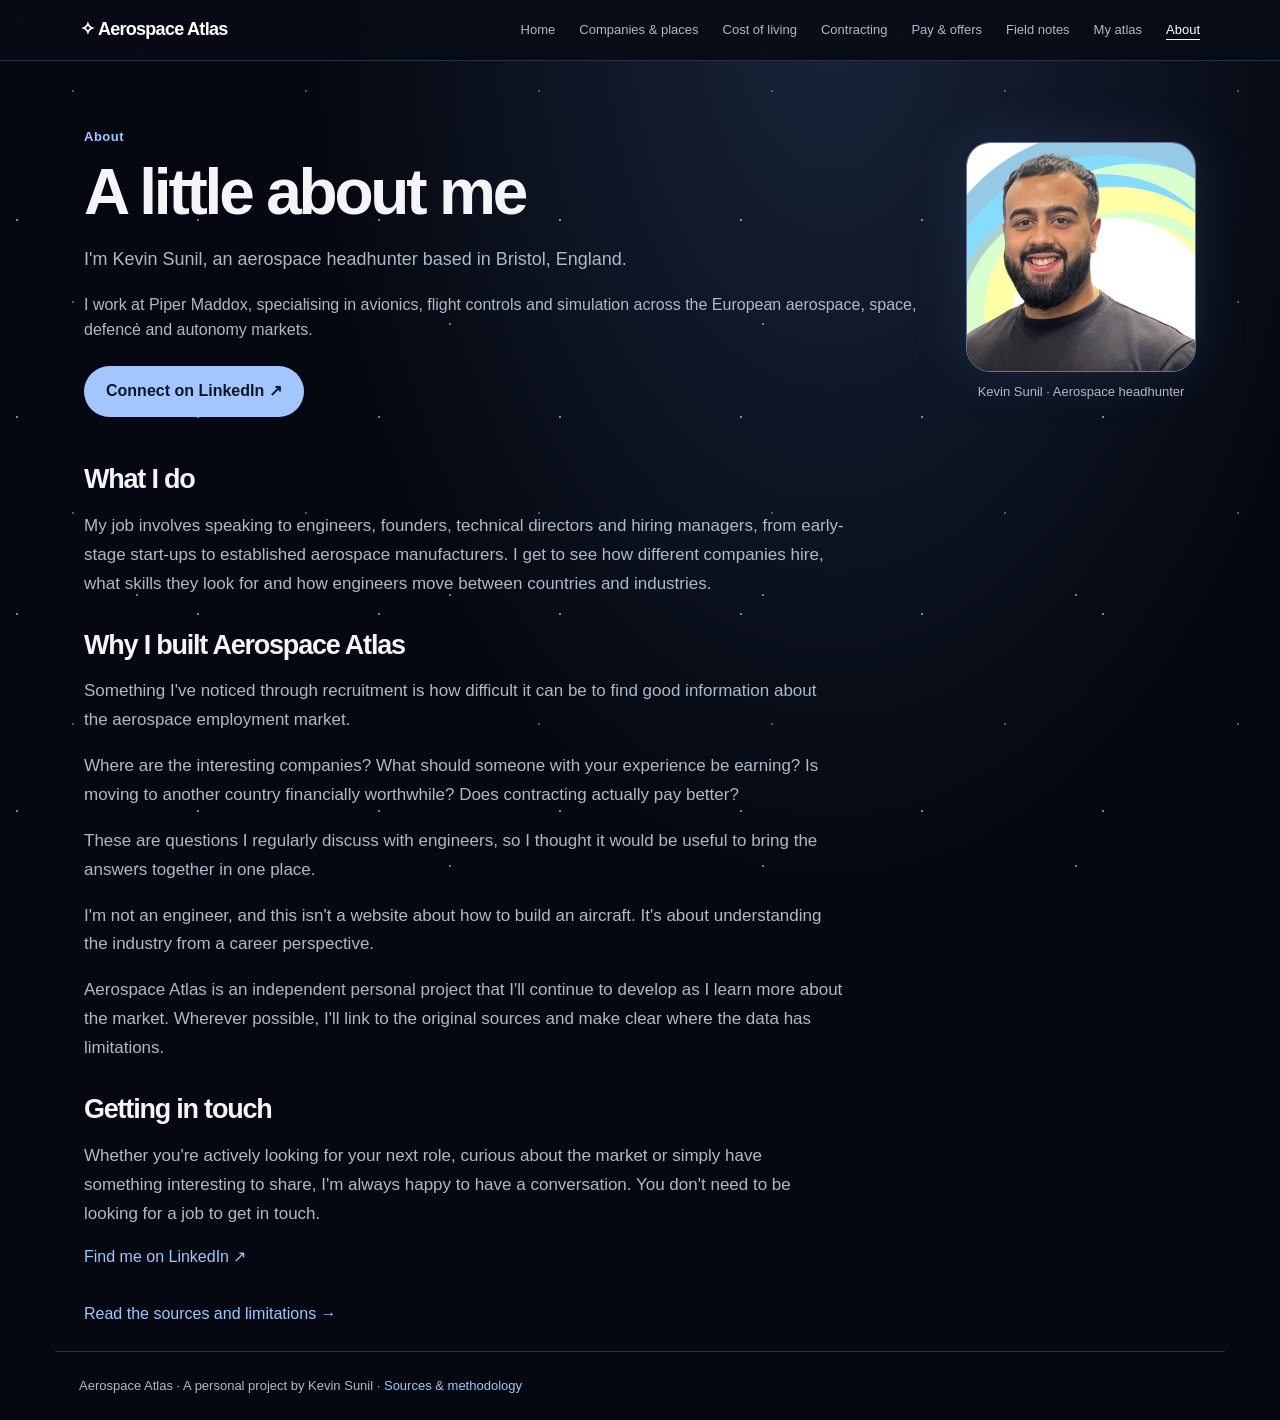
==== about.html @ 520e5d14 "Add files via upload" ====
<!doctype html><html lang="en"><head><meta charset="utf-8"><meta name="viewport" content="width=device-width,initial-scale=1"><title>About | Aerospace Atlas</title><link rel="stylesheet" href="style.css"><script>const clean=new URL(location.href);if(clean.searchParams.has("utm_source")){clean.searchParams.delete("utm_source");history.replaceState(null,"",clean.pathname+clean.search+clean.hash)}</script><style>.profile-intro{display:grid;grid-template-columns:minmax(0,1fr) 230px;gap:42px;align-items:center;margin:32px 0 48px}.profile-intro h1{margin:12px 0 18px}.profile-photo{margin:0;text-align:center}.profile-photo img{display:block;width:100%;height:auto;max-width:230px;max-height:none;aspect-ratio:1 / 1;object-fit:contain;object-position:center;margin:0 auto;border-radius:24px;border:1px solid #62769c;box-shadow:0 0 55px #799de025}.profile-photo figcaption{font-size:13px;color:var(--muted);margin-top:10px}.profile-links{display:flex;gap:16px;align-items:center;flex-wrap:wrap;margin-top:24px}.profile-copy{max-width:760px}.profile-copy .chapter{margin-bottom:32px}@media(max-width:650px){.profile-intro{grid-template-columns:1fr;gap:24px}.profile-photo{grid-row:1;width:150px;text-align:left}.profile-intro h1{font-size:42px}}</style></head><body><header><a class="brand" href="index.html">✧ Aerospace Atlas</a><nav><a href="index.html">Home</a><a href="companies.html">Companies & places</a><a href="relocation.html">Cost of living</a><a href="contracting.html">Contracting</a><a href="salaries.html">Pay & offers</a><a href="insights.html">Field notes</a><a href="personal.html">My atlas</a><a href="about.html" aria-current="page">About</a></nav></header><main><div class="profile-intro"><div><div class="eyebrow">About</div><h1>A little about me</h1><p class="intro">I'm Kevin Sunil, an aerospace headhunter based in Bristol, England.</p><p>I work at Piper Maddox, specialising in avionics, flight controls and simulation across the European aerospace, space, defence and autonomy markets.</p><div class="profile-links"><a class="primary" href="https://www.linkedin.com/in/kevin-sunil-26225a200/" target="_blank" rel="noopener noreferrer">Connect on LinkedIn ↗</a></div></div><figure class="profile-photo"><img src="kevin-sunil.jpg" width="400" height="400" alt="Portrait of Kevin Sunil"><figcaption>Kevin Sunil · Aerospace headhunter</figcaption></figure></div><div class="profile-copy"><div class="chapter"><h2>What I do</h2><p>My job involves speaking to engineers, founders, technical directors and hiring managers, from early-stage start-ups to established aerospace manufacturers. I get to see how different companies hire, what skills they look for and how engineers move between countries and industries.</p></div><div class="chapter"><h2>Why I built Aerospace Atlas</h2><p>Something I've noticed through recruitment is how difficult it can be to find good information about the aerospace employment market.</p><p>Where are the interesting companies? What should someone with your experience be earning? Is moving to another country financially worthwhile? Does contracting actually pay better?</p><p>These are questions I regularly discuss with engineers, so I thought it would be useful to bring the answers together in one place.</p><p>I'm not an engineer, and this isn't a website about how to build an aircraft. It's about understanding the industry from a career perspective.</p><p>Aerospace Atlas is an independent personal project that I'll continue to develop as I learn more about the market. Wherever possible, I'll link to the original sources and make clear where the data has limitations.</p></div><div class="chapter"><h2>Getting in touch</h2><p>Whether you're actively looking for your next role, curious about the market or simply have something interesting to share, I'm always happy to have a conversation. You don't need to be looking for a job to get in touch.</p><a href="https://www.linkedin.com/in/kevin-sunil-26225a200/" target="_blank" rel="noopener noreferrer">Find me on LinkedIn ↗</a></div><a href="sources.html">Read the sources and limitations →</a></div></main><footer>Aerospace Atlas · A personal project by Kevin Sunil · <a href="sources.html">Sources & methodology</a></footer></body></html>
---- style.css ----
:root{color-scheme:light;--bg:#f5f5f7;--panel:#fff;--line:#e3e3e8;--muted:#626267;--accent:#0066cc;--ink:#1d1d1f}*{box-sizing:border-box}html{scroll-behavior:smooth;scroll-padding-top:90px}body{margin:0;background:var(--bg);color:var(--ink);font:16px/1.55 -apple-system,BlinkMacSystemFont,"Segoe UI",Arial,sans-serif}header{position:sticky;top:0;z-index:10;background:#ffffffed;backdrop-filter:blur(18px);border-bottom:1px solid var(--line);display:flex;justify-content:space-between;align-items:center;gap:16px;padding:16px max(24px,calc((100vw - 1120px)/2));flex-wrap:wrap}main,footer{max-width:1170px;margin:auto;padding:24px}a{color:var(--accent);text-decoration:none}a:hover{text-decoration:underline}nav{display:flex;gap:24px;flex-wrap:wrap}nav a{font-size:13px;color:#424245}.brand{font-weight:700;font-size:18px;letter-spacing:-.04em}.hero{text-align:center;position:relative;overflow:hidden;background:radial-gradient(ellipse at 50% 105%,#c8e2fc 0,transparent 57%),linear-gradient(145deg,#fff,#edf2f9);border-radius:30px;padding:76px 24px 48px;margin:6px 0 24px}.hero h1{font-size:clamp(50px,8vw,96px);line-height:.98;letter-spacing:-.065em;margin:18px auto;max-width:900px}.hero p{font-size:clamp(17px,2.4vw,23px);max-width:680px;margin:24px auto;color:#515157;letter-spacing:-.02em}.hero>a{display:inline-block;background:#0071e3;color:white;padding:12px 25px;border-radius:99px;font-weight:600}.hero-art{display:block;width:min(560px,100%);height:auto;margin:24px auto -48px;opacity:.9}.eyebrow{color:#0066cc;font-size:13px;font-weight:650;letter-spacing:.04em}h2{font-size:clamp(30px,4vw,49px);letter-spacing:-.045em;line-height:1.1;margin:12px 0}h3{margin:0 0 14px;font-size:19px;letter-spacing:-.025em}p{color:var(--muted);max-width:850px}.grid{display:grid;grid-template-columns:repeat(auto-fit,minmax(min(270px,100%),1fr));gap:16px}.panel{background:var(--panel);border:1px solid #e9e9ed;border-radius:24px;padding:26px;box-shadow:0 6px 24px #1d1d1f05}section{padding:58px 0;border-bottom:1px solid var(--line)}label{display:block;color:#525257;font-size:13px;font-weight:600;margin:14px 0 6px}input,select{width:100%;background:#f5f5f7;border:1px solid #d2d2d7;color:var(--ink);border-radius:12px;padding:12px;font:inherit}input:focus,select:focus{outline:2px solid #0071e3;outline-offset:2px}.result{font-size:clamp(28px,3vw,40px);color:var(--ink);font-weight:650;letter-spacing:-.05em}.small{font-size:13px;color:var(--muted);letter-spacing:0}.bar{height:8px;background:#e8eef5;border-radius:8px;overflow:hidden;margin:12px 0 15px}.bar i{display:block;background:linear-gradient(90deg,#0071e3,#69b5ff);height:100%;border-radius:8px;transition:width .2s}table{width:100%;border-collapse:collapse;font-variant-numeric:tabular-nums}td,th{text-align:left;padding:11px 8px;border-bottom:1px solid var(--line)}td:last-child,th:last-child{text-align:right}details{margin-top:16px}summary{cursor:pointer;color:var(--accent)}button{background:#0071e3;color:white;border:0;border-radius:99px;padding:12px 18px;font-weight:650;cursor:pointer}.pill{display:inline-block;border:1px solid var(--line);border-radius:20px;padding:3px 9px;font-size:11px;color:var(--muted);font-weight:500;letter-spacing:0}footer{font-size:13px;color:var(--muted)}.quick{display:grid;grid-template-columns:repeat(3,1fr);gap:12px}.quick a{background:white;border-radius:20px;padding:22px;color:var(--ink);display:block;border:1px solid var(--line)}.quick strong{display:block;font-size:19px;letter-spacing:-.03em}.quick span{color:var(--muted);font-size:13px}.quick b{display:block;color:var(--accent);font-size:23px;margin-bottom:8px}@media(max-width:650px){main,footer{padding:14px}header{position:static;padding:14px}nav{gap:12px}.panel{padding:18px}.hero{padding:50px 16px 35px}.hero-art{margin-bottom:-35px}.quick{grid-template-columns:1fr}.quick a{padding:16px}section{padding:38px 0}}@media(prefers-reduced-motion:reduce){html{scroll-behavior:auto}.bar i{transition:none}}

.questions{grid-template-columns:repeat(2,1fr)}.questions a:hover,.city:hover{border-color:#a6c9ee;box-shadow:0 8px 28px #0071e30c}.headline{padding:28px;background:linear-gradient(120deg,#eaf3ff,#fff);border-radius:24px;margin:20px 0 14px}.headline strong{display:block;font-size:clamp(28px,5vw,48px);letter-spacing:-.05em;line-height:1.1}.headline p{margin:8px 0 0}.recommend{margin:20px 0;padding:20px;background:#f5f5f7;border-radius:16px}.city .country{color:#0066cc;font-size:13px}.city h3{font-size:26px;margin:4px 0}.city dl{font-size:14px}.city dt{color:var(--muted);margin-top:12px}.city dd{margin:0}.city button{margin-top:10px}.guide summary{font-weight:600}.guide li{margin:8px 0}.guide h3{font-size:22px}.guide .small{margin-bottom:8px}button:focus-visible,a:focus-visible,summary:focus-visible{outline:3px solid #0071e3;outline-offset:3px}@media(max-width:650px){.questions{grid-template-columns:1fr}.headline{padding:20px}}

:root{color-scheme:dark;--bg:#080b16;--panel:#111827;--line:#29334a;--muted:#acb8cd;--accent:#a4c6ff;--ink:#f0f3fb}body{background:radial-gradient(ellipse at 70% 0%,#21234b 0,transparent 42%),#080b16;min-height:100vh}body:before{content:'';position:fixed;inset:0;pointer-events:none;z-index:-1;background-image:radial-gradient(1px 1px at 17px 23px,#e1eaff 80%,transparent),radial-gradient(1px 1px at 73px 91px,#809bc2 80%,transparent),radial-gradient(1.4px 1.4px at 137px 53px,#c8d9ff 80%,transparent);background-size:181px 197px,233px 211px,313px 271px;opacity:.55}header{background:#080b16ed}nav a{color:var(--muted)}nav a[aria-current]{color:white;text-decoration:underline;text-underline-offset:5px}.brand{color:white}.hero{background:radial-gradient(ellipse at 50% 110%,#303d70,transparent 70%),linear-gradient(145deg,#101728bb,#17132cbb);text-align:left;padding:65px 35px;border:1px solid var(--line)}.hero h1{margin:18px 0;font-size:clamp(45px,7vw,78px)}.hero p{color:var(--muted);margin:20px 0}.eyebrow,.city .country{color:#a4c6ff}.panel,.quick a{background:#111827e8;border:1px solid var(--line);box-shadow:none}.headline,.recommend{background:linear-gradient(120deg,#202c48,#141b30);border:1px solid var(--line)}label{color:var(--muted)}input,select{background:#090f1e;border-color:#35405a}.bar{background:#303b51}section{padding:30px 0;border:0}h1{font-size:clamp(36px,6vw,64px);line-height:1.05;letter-spacing:-.05em}main{max-width:1100px}.intro{max-width:760px;font-size:18px}.chapter{max-width:760px;margin:30px 0 36px}.chapter h2{font-size:27px}.chapter p{font-size:17px}.quick a:hover,.city:hover{border-color:#8faae0;box-shadow:none}.quick a strong{font-size:23px}.quick a span{font-size:15px}.quick{grid-template-columns:repeat(2,1fr)}.primary{display:inline-block;background:#a4c6ff;color:#101827;padding:13px 22px;border-radius:99px;font-weight:700}button{background:#a4c6ff;color:#101827}.hero>a{background:#a4c6ff;color:#101827}.tag{font-size:12px;color:#a4c6ff}.city h3{margin-top:8px}.city p{margin:8px 0}.countryhead{margin:30px 0 10px;font-size:25px}.count{color:var(--muted);font-size:14px}.navcards{margin:24px 0}.notice{border-left:2px solid #a4c6ff;padding-left:15px;color:var(--muted)}@media(max-width:650px){.quick{grid-template-columns:1fr}.hero{padding:35px 20px}nav{gap:10px}nav a{font-size:12px}}
/* Archival editorial imagery, isolated from the About portrait and calculators. */

/* Quiet heritage imagery: decorative, never part of the main reading flow. */
.heritage-strip{max-width:700px;margin:64px auto 8px;padding:16px 24px 4px;display:flex;align-items:center;justify-content:center;gap:clamp(12px,3vw,36px);border:0;background:transparent;position:relative;z-index:1}
.heritage-item{display:block;position:relative;flex:1 1 0;max-width:190px;min-width:0;height:104px;color:var(--muted);text-decoration:none!important}
.heritage-item[hidden]{display:none!important}.heritage-item img{display:block;width:100%;height:100%;object-fit:contain;filter:grayscale(1);opacity:.24;mask-image:radial-gradient(ellipse at center,#000 32%,transparent 79%);transition:opacity .25s ease,mask-image .25s ease;}
.heritage-item span{position:absolute;bottom:-8px;left:0;right:0;text-align:center;font-size:10px;line-height:1.2;opacity:0;transition:opacity .2s ease;pointer-events:none}
.heritage-item:hover img,.heritage-item:focus-visible img{opacity:1;mask-image:none}.heritage-item:hover span,.heritage-item:focus-visible span{opacity:1}.heritage-item:focus-visible{outline:1px solid var(--accent);outline-offset:4px}
@media(max-width:550px){.heritage-strip{margin-top:40px;padding:8px 12px;gap:9px}.heritage-item{height:76px}.heritage-item span{font-size:9px}}
@media(prefers-reduced-motion:reduce){.heritage-item img,.heritage-item span{transition:none}}

/* Editorial layout: restrained dark palette, spacious tiles and clear hierarchy. */
:root{--bg:#050810;--panel:#101722;--line:#273244;--ink:#f5f5f7;--muted:#b0b8c7;--accent:#9fc8fa}
body{background:radial-gradient(ellipse at 65% 0%,#18243a 0,transparent 44%),var(--bg);isolation:isolate}
header{background:#080c15e8;backdrop-filter:blur(18px)}main{max-width:1160px}main:not(.home-main){padding-top:34px}.home-hero{text-align:center;padding:70px 28px 0;background:linear-gradient(180deg,#080c16,#0b1625);border-radius:26px;overflow:hidden}.home-hero h1{font-size:clamp(48px,8vw,88px);margin:16px auto;letter-spacing:-.06em}.home-hero p{margin:20px auto;max-width:660px;font-size:clamp(17px,2vw,20px);line-height:1.6;letter-spacing:0}.home-hero>a{background:#0071e3;color:#fff;position:relative;z-index:1}.orbit-art{display:block;width:min(100%,1000px);height:auto;margin:12px auto 0}.home-section-title{margin:40px 0 22px}.home-section-title h2{font-size:32px}.feature-grid{display:grid;grid-template-columns:repeat(2,minmax(0,1fr));gap:16px}.feature-tile{display:flex;flex-direction:column;align-items:center;justify-content:space-between;min-height:305px;text-align:center;background:radial-gradient(ellipse at 50% 100%,#1b3049,transparent 75%),#101722;border:1px solid #273244;border-radius:22px;overflow:hidden;color:var(--ink);padding:30px 20px 0;transition:border-color .2s,transform .2s}.feature-tile:hover{text-decoration:none;border-color:#6c94c3;transform:translateY(-2px)}.feature-wide{grid-column:1/-1;min-height:320px}.feature-copy h2{font-size:clamp(24px,3vw,36px);margin:0 0 12px;letter-spacing:-.04em}.feature-copy p{margin:0 auto 15px;max-width:480px;font-size:16px}.feature-copy span{color:var(--accent);font-size:15px}.feature-tile svg{width:min(100%,420px);height:auto;margin-top:22px}.feature-wide svg{width:min(100%,550px)}.home-note{margin:36px 0;font-size:15px}.intro,.chapter p{line-height:1.7}.panel{border-radius:20px}.headline strong{font-size:clamp(28px,5vw,54px)}footer{padding-top:24px;border-top:1px solid var(--line)}@media(max-width:650px){.home-hero{padding:44px 18px 0}.feature-grid{grid-template-columns:1fr}.feature-tile{min-height:270px}.feature-wide{grid-column:auto}.home-section-title{margin-top:30px}main:not(.home-main){padding-top:18px}}@media(prefers-reduced-motion:reduce){.feature-tile{transition:none}.feature-tile:hover{transform:none}}
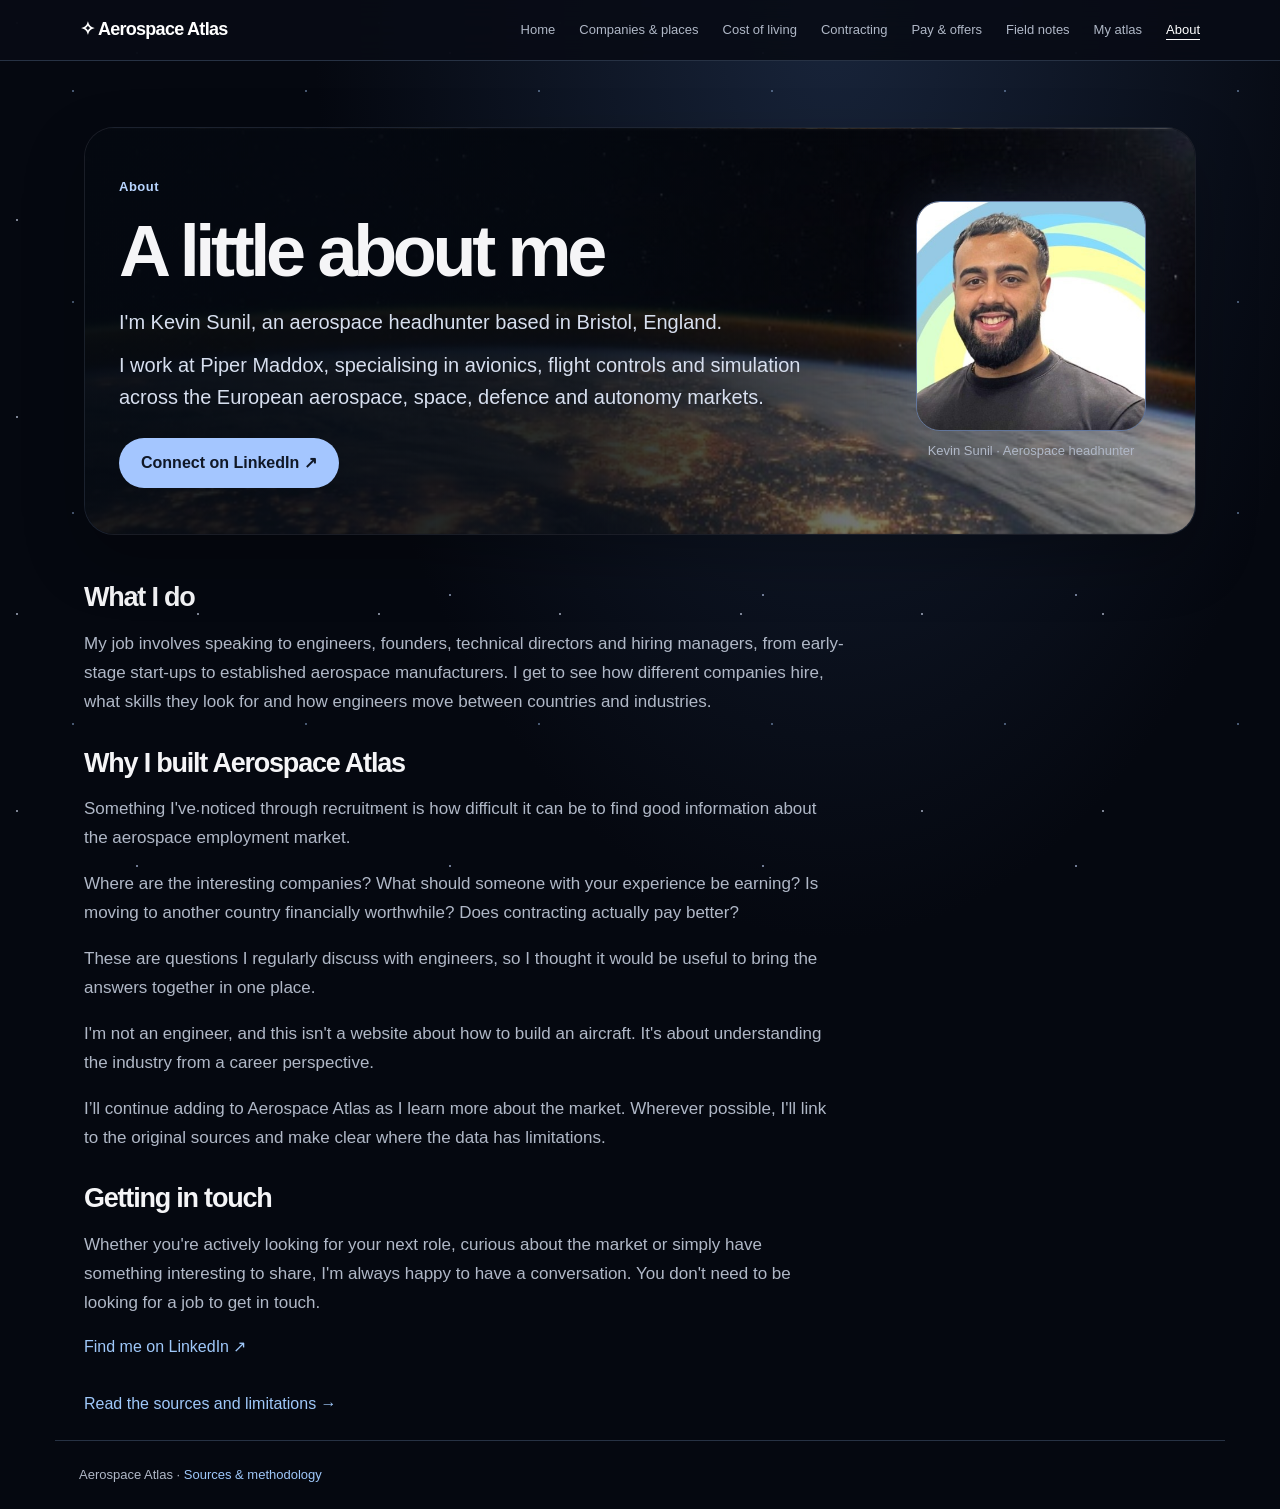
==== commit 57fc8b23: "Add files via upload" ====
--- a/about.html
+++ b/about.html
@@ -1 +1 @@
-<!doctype html><html lang="en"><head><meta charset="utf-8"><meta name="viewport" content="width=device-width,initial-scale=1"><title>About | Aerospace Atlas</title><link rel="stylesheet" href="style.css"><script>const clean=new URL(location.href);if(clean.searchParams.has("utm_source")){clean.searchParams.delete("utm_source");history.replaceState(null,"",clean.pathname+clean.search+clean.hash)}</script><style>.profile-intro{display:grid;grid-template-columns:minmax(0,1fr) 230px;gap:42px;align-items:center;margin:32px 0 48px}.profile-intro h1{margin:12px 0 18px}.profile-photo{margin:0;text-align:center}.profile-photo img{display:block;width:100%;height:auto;max-width:230px;max-height:none;aspect-ratio:1 / 1;object-fit:contain;object-position:center;margin:0 auto;border-radius:24px;border:1px solid #62769c;box-shadow:0 0 55px #799de025}.profile-photo figcaption{font-size:13px;color:var(--muted);margin-top:10px}.profile-links{display:flex;gap:16px;align-items:center;flex-wrap:wrap;margin-top:24px}.profile-copy{max-width:760px}.profile-copy .chapter{margin-bottom:32px}@media(max-width:650px){.profile-intro{grid-template-columns:1fr;gap:24px}.profile-photo{grid-row:1;width:150px;text-align:left}.profile-intro h1{font-size:42px}}</style></head><body><header><a class="brand" href="index.html">✧ Aerospace Atlas</a><nav><a href="index.html">Home</a><a href="companies.html">Companies & places</a><a href="relocation.html">Cost of living</a><a href="contracting.html">Contracting</a><a href="salaries.html">Pay & offers</a><a href="insights.html">Field notes</a><a href="personal.html">My atlas</a><a href="about.html" aria-current="page">About</a></nav></header><main><div class="profile-intro"><div><div class="eyebrow">About</div><h1>A little about me</h1><p class="intro">I'm Kevin Sunil, an aerospace headhunter based in Bristol, England.</p><p>I work at Piper Maddox, specialising in avionics, flight controls and simulation across the European aerospace, space, defence and autonomy markets.</p><div class="profile-links"><a class="primary" href="https://www.linkedin.com/in/kevin-sunil-26225a200/" target="_blank" rel="noopener noreferrer">Connect on LinkedIn ↗</a></div></div><figure class="profile-photo"><img src="kevin-sunil.jpg" width="400" height="400" alt="Portrait of Kevin Sunil"><figcaption>Kevin Sunil · Aerospace headhunter</figcaption></figure></div><div class="profile-copy"><div class="chapter"><h2>What I do</h2><p>My job involves speaking to engineers, founders, technical directors and hiring managers, from early-stage start-ups to established aerospace manufacturers. I get to see how different companies hire, what skills they look for and how engineers move between countries and industries.</p></div><div class="chapter"><h2>Why I built Aerospace Atlas</h2><p>Something I've noticed through recruitment is how difficult it can be to find good information about the aerospace employment market.</p><p>Where are the interesting companies? What should someone with your experience be earning? Is moving to another country financially worthwhile? Does contracting actually pay better?</p><p>These are questions I regularly discuss with engineers, so I thought it would be useful to bring the answers together in one place.</p><p>I'm not an engineer, and this isn't a website about how to build an aircraft. It's about understanding the industry from a career perspective.</p><p>Aerospace Atlas is an independent personal project that I'll continue to develop as I learn more about the market. Wherever possible, I'll link to the original sources and make clear where the data has limitations.</p></div><div class="chapter"><h2>Getting in touch</h2><p>Whether you're actively looking for your next role, curious about the market or simply have something interesting to share, I'm always happy to have a conversation. You don't need to be looking for a job to get in touch.</p><a href="https://www.linkedin.com/in/kevin-sunil-26225a200/" target="_blank" rel="noopener noreferrer">Find me on LinkedIn ↗</a></div><a href="sources.html">Read the sources and limitations →</a></div></main><footer>Aerospace Atlas · A personal project by Kevin Sunil · <a href="sources.html">Sources & methodology</a></footer></body></html>+<!doctype html><html lang="en"><head><meta charset="utf-8"><meta name="viewport" content="width=device-width,initial-scale=1"><title>About | Aerospace Atlas</title><link rel="stylesheet" href="style.css"><script>const clean=new URL(location.href);if(clean.searchParams.has("utm_source")){clean.searchParams.delete("utm_source");history.replaceState(null,"",clean.pathname+clean.search+clean.hash)}</script><style>.profile-intro{display:grid;grid-template-columns:minmax(0,1fr) 230px;gap:42px;align-items:center;margin:32px 0 48px}.profile-intro h1{margin:12px 0 18px}.profile-photo{margin:0;text-align:center}.profile-photo img{display:block;width:100%;height:auto;max-width:230px;max-height:none;aspect-ratio:1 / 1;object-fit:contain;object-position:center;margin:0 auto;border-radius:24px;border:1px solid #62769c;box-shadow:0 0 55px #799de025}.profile-photo figcaption{font-size:13px;color:var(--muted);margin-top:10px}.profile-links{display:flex;gap:16px;align-items:center;flex-wrap:wrap;margin-top:24px}.profile-copy{max-width:760px}.profile-copy .chapter{margin-bottom:32px}@media(max-width:650px){.profile-intro{grid-template-columns:1fr;gap:24px}.profile-photo{grid-row:1;width:150px;text-align:left}.profile-intro h1{font-size:42px}}</style></head><body class="page page-about"><header><a class="brand" href="index.html">✧ Aerospace Atlas</a><nav><a href="index.html">Home</a><a href="companies.html">Companies & places</a><a href="relocation.html">Cost of living</a><a href="contracting.html">Contracting</a><a href="salaries.html">Pay & offers</a><a href="insights.html">Field notes</a><a href="personal.html">My atlas</a><a href="about.html" aria-current="page">About</a></nav></header><main class="subpage-main"><section class="profile-intro page-hero page-hero-about"><div><div class="eyebrow">About</div><h1>A little about me</h1><p class="intro">I'm Kevin Sunil, an aerospace headhunter based in Bristol, England.</p><p>I work at Piper Maddox, specialising in avionics, flight controls and simulation across the European aerospace, space, defence and autonomy markets.</p><div class="profile-links"><a class="primary" href="https://www.linkedin.com/in/kevin-sunil-26225a200/" target="_blank" rel="noopener noreferrer">Connect on LinkedIn ↗</a></div></div><figure class="profile-photo"><img src="kevin-sunil.jpg" width="400" height="400" alt="Portrait of Kevin Sunil"><figcaption>Kevin Sunil · Aerospace headhunter</figcaption></figure></section><div class="profile-copy"><div class="chapter"><h2>What I do</h2><p>My job involves speaking to engineers, founders, technical directors and hiring managers, from early-stage start-ups to established aerospace manufacturers. I get to see how different companies hire, what skills they look for and how engineers move between countries and industries.</p></div><div class="chapter"><h2>Why I built Aerospace Atlas</h2><p>Something I've noticed through recruitment is how difficult it can be to find good information about the aerospace employment market.</p><p>Where are the interesting companies? What should someone with your experience be earning? Is moving to another country financially worthwhile? Does contracting actually pay better?</p><p>These are questions I regularly discuss with engineers, so I thought it would be useful to bring the answers together in one place.</p><p>I'm not an engineer, and this isn't a website about how to build an aircraft. It's about understanding the industry from a career perspective.</p><p>I’ll continue adding to Aerospace Atlas as I learn more about the market. Wherever possible, I'll link to the original sources and make clear where the data has limitations.</p></div><div class="chapter"><h2>Getting in touch</h2><p>Whether you're actively looking for your next role, curious about the market or simply have something interesting to share, I'm always happy to have a conversation. You don't need to be looking for a job to get in touch.</p><a href="https://www.linkedin.com/in/kevin-sunil-26225a200/" target="_blank" rel="noopener noreferrer">Find me on LinkedIn ↗</a></div><a href="sources.html">Read the sources and limitations →</a></div></main><footer>Aerospace Atlas · <a href="sources.html">Sources & methodology</a></footer></body></html>
--- a/style.css
+++ b/style.css
@@ -19,3 +19,47 @@
 :root{--bg:#050810;--panel:#101722;--line:#273244;--ink:#f5f5f7;--muted:#b0b8c7;--accent:#9fc8fa}
 body{background:radial-gradient(ellipse at 65% 0%,#18243a 0,transparent 44%),var(--bg);isolation:isolate}
 header{background:#080c15e8;backdrop-filter:blur(18px)}main{max-width:1160px}main:not(.home-main){padding-top:34px}.home-hero{text-align:center;padding:70px 28px 0;background:linear-gradient(180deg,#080c16,#0b1625);border-radius:26px;overflow:hidden}.home-hero h1{font-size:clamp(48px,8vw,88px);margin:16px auto;letter-spacing:-.06em}.home-hero p{margin:20px auto;max-width:660px;font-size:clamp(17px,2vw,20px);line-height:1.6;letter-spacing:0}.home-hero>a{background:#0071e3;color:#fff;position:relative;z-index:1}.orbit-art{display:block;width:min(100%,1000px);height:auto;margin:12px auto 0}.home-section-title{margin:40px 0 22px}.home-section-title h2{font-size:32px}.feature-grid{display:grid;grid-template-columns:repeat(2,minmax(0,1fr));gap:16px}.feature-tile{display:flex;flex-direction:column;align-items:center;justify-content:space-between;min-height:305px;text-align:center;background:radial-gradient(ellipse at 50% 100%,#1b3049,transparent 75%),#101722;border:1px solid #273244;border-radius:22px;overflow:hidden;color:var(--ink);padding:30px 20px 0;transition:border-color .2s,transform .2s}.feature-tile:hover{text-decoration:none;border-color:#6c94c3;transform:translateY(-2px)}.feature-wide{grid-column:1/-1;min-height:320px}.feature-copy h2{font-size:clamp(24px,3vw,36px);margin:0 0 12px;letter-spacing:-.04em}.feature-copy p{margin:0 auto 15px;max-width:480px;font-size:16px}.feature-copy span{color:var(--accent);font-size:15px}.feature-tile svg{width:min(100%,420px);height:auto;margin-top:22px}.feature-wide svg{width:min(100%,550px)}.home-note{margin:36px 0;font-size:15px}.intro,.chapter p{line-height:1.7}.panel{border-radius:20px}.headline strong{font-size:clamp(28px,5vw,54px)}footer{padding-top:24px;border-top:1px solid var(--line)}@media(max-width:650px){.home-hero{padding:44px 18px 0}.feature-grid{grid-template-columns:1fr}.feature-tile{min-height:270px}.feature-wide{grid-column:auto}.home-section-title{margin-top:30px}main:not(.home-main){padding-top:18px}}@media(prefers-reduced-motion:reduce){.feature-tile{transition:none}.feature-tile:hover{transform:none}}
+
+
+/* v9 cinematic homepage hero */
+.home-main{max-width:1160px}
+.home-hero{padding:42px 22px 0;background:linear-gradient(180deg,#070b14 0%,#08111d 58%,#0b1525 100%);overflow:hidden}
+.home-hero .hero-copy{max-width:760px;margin:0 auto;padding:12px 0 24px}
+.home-hero h1{font-size:clamp(48px,8vw,88px);margin:10px auto 14px;letter-spacing:-.06em}
+.home-hero p{margin:0 auto 22px;max-width:660px;font-size:clamp(17px,2vw,20px);line-height:1.6;color:var(--muted)}
+.home-hero>a,.home-hero .hero-copy>a{background:#0071e3;color:#fff;display:inline-block;padding:12px 22px;border-radius:999px;font-weight:650}
+.home-hero .hero-photo-wrap{margin:28px auto 0;max-width:980px;border-radius:28px 28px 0 0;overflow:hidden;position:relative;box-shadow:0 20px 60px rgba(0,0,0,.28)}
+.home-hero .hero-photo-wrap:before{content:"";position:absolute;inset:0;background:linear-gradient(180deg,rgba(3,8,18,.04) 0%, rgba(3,8,18,0) 24%, rgba(3,8,18,.14) 100%);pointer-events:none}
+.home-hero .hero-photo{display:block;width:100%;height:auto;min-height:220px;object-fit:cover;object-position:center center}
+@media(max-width:650px){
+  .home-hero{padding:34px 14px 0}
+  .home-hero .hero-copy{padding-bottom:20px}
+  .home-hero .hero-photo-wrap{margin-top:22px;border-radius:22px 22px 0 0}
+}
+
+
+/* v10 full-site cinematic layout */
+.subpage-main{max-width:1160px;padding-top:22px}
+.page-hero{position:relative;overflow:hidden;border-radius:30px;padding:46px 34px;min-height:250px;margin:6px 0 30px;border:1px solid rgba(255,255,255,.08);background:linear-gradient(180deg,rgba(7,11,20,.88),rgba(10,18,33,.78));box-shadow:0 24px 60px rgba(0,0,0,.26)}
+.page-hero::before{content:"";position:absolute;inset:0;background-image:linear-gradient(90deg,rgba(5,10,18,.92) 0%,rgba(5,10,18,.82) 42%,rgba(5,10,18,.44) 68%,rgba(5,10,18,.22) 100%), url('hero-earth.jpg');background-size:cover;background-position:center center;opacity:.98}
+.page-hero > *{position:relative;z-index:1}
+.page-hero .eyebrow{display:inline-block;margin-bottom:6px;color:#b8d5ff}
+.page-hero h1{max-width:780px;margin:8px 0 14px;font-size:clamp(42px,6vw,72px);line-height:1.02;letter-spacing:-.06em}
+.page-hero .intro,.page-hero p:not(.small){max-width:720px;margin:0;font-size:clamp(17px,1.8vw,20px);line-height:1.62;color:#d7dfef}
+.page-hero .panel{position:relative;z-index:2;margin-top:24px;background:rgba(16,23,34,.72);backdrop-filter:blur(16px)}
+.page-hero.page-hero-companies::before{background-position:center 58%}
+.page-hero.page-hero-relocation::before{background-position:center 62%;filter:saturate(1.05)}
+.page-hero.page-hero-contracting::before{background-position:center 50%;filter:contrast(1.06) saturate(.95)}
+.page-hero.page-hero-salaries::before{background-position:center 48%;filter:saturate(1.1)}
+.page-hero.page-hero-insights::before{background-position:center 40%;filter:brightness(.92)}
+.page-hero.page-hero-personal::before{background-position:center 44%;opacity:.92}
+.page-hero.page-hero-sources::before{background-position:center 35%;opacity:.9}
+.profile-intro.page-hero{display:grid;grid-template-columns:minmax(0,1.2fr) 260px;gap:30px;align-items:center}
+.profile-intro.page-hero::before{background-image:linear-gradient(90deg,rgba(5,10,18,.92) 0%,rgba(5,10,18,.86) 44%,rgba(5,10,18,.52) 72%,rgba(5,10,18,.18) 100%), url('hero-earth.jpg');background-position:center 52%}
+.profile-intro.page-hero .intro{margin-bottom:10px}
+.profile-photo{position:relative;z-index:1;margin:0;text-align:center}
+.profile-photo img{width:100%;max-width:240px;height:auto;aspect-ratio:1/1;object-fit:cover;border-radius:28px;border:1px solid rgba(255,255,255,.12);box-shadow:0 18px 38px rgba(0,0,0,.28)}
+.profile-photo figcaption{margin-top:10px;color:var(--muted);font-size:14px}
+.chapter{max-width:840px}
+@media(max-width:900px){.profile-intro.page-hero{grid-template-columns:1fr}.profile-photo{justify-self:start}}
+@media(max-width:650px){.page-hero{padding:28px 18px;min-height:220px;margin-bottom:22px;border-radius:24px}.page-hero h1{font-size:clamp(34px,10vw,52px)}.page-hero .intro,.page-hero p:not(.small){font-size:16px}.subpage-main{padding-top:14px}}
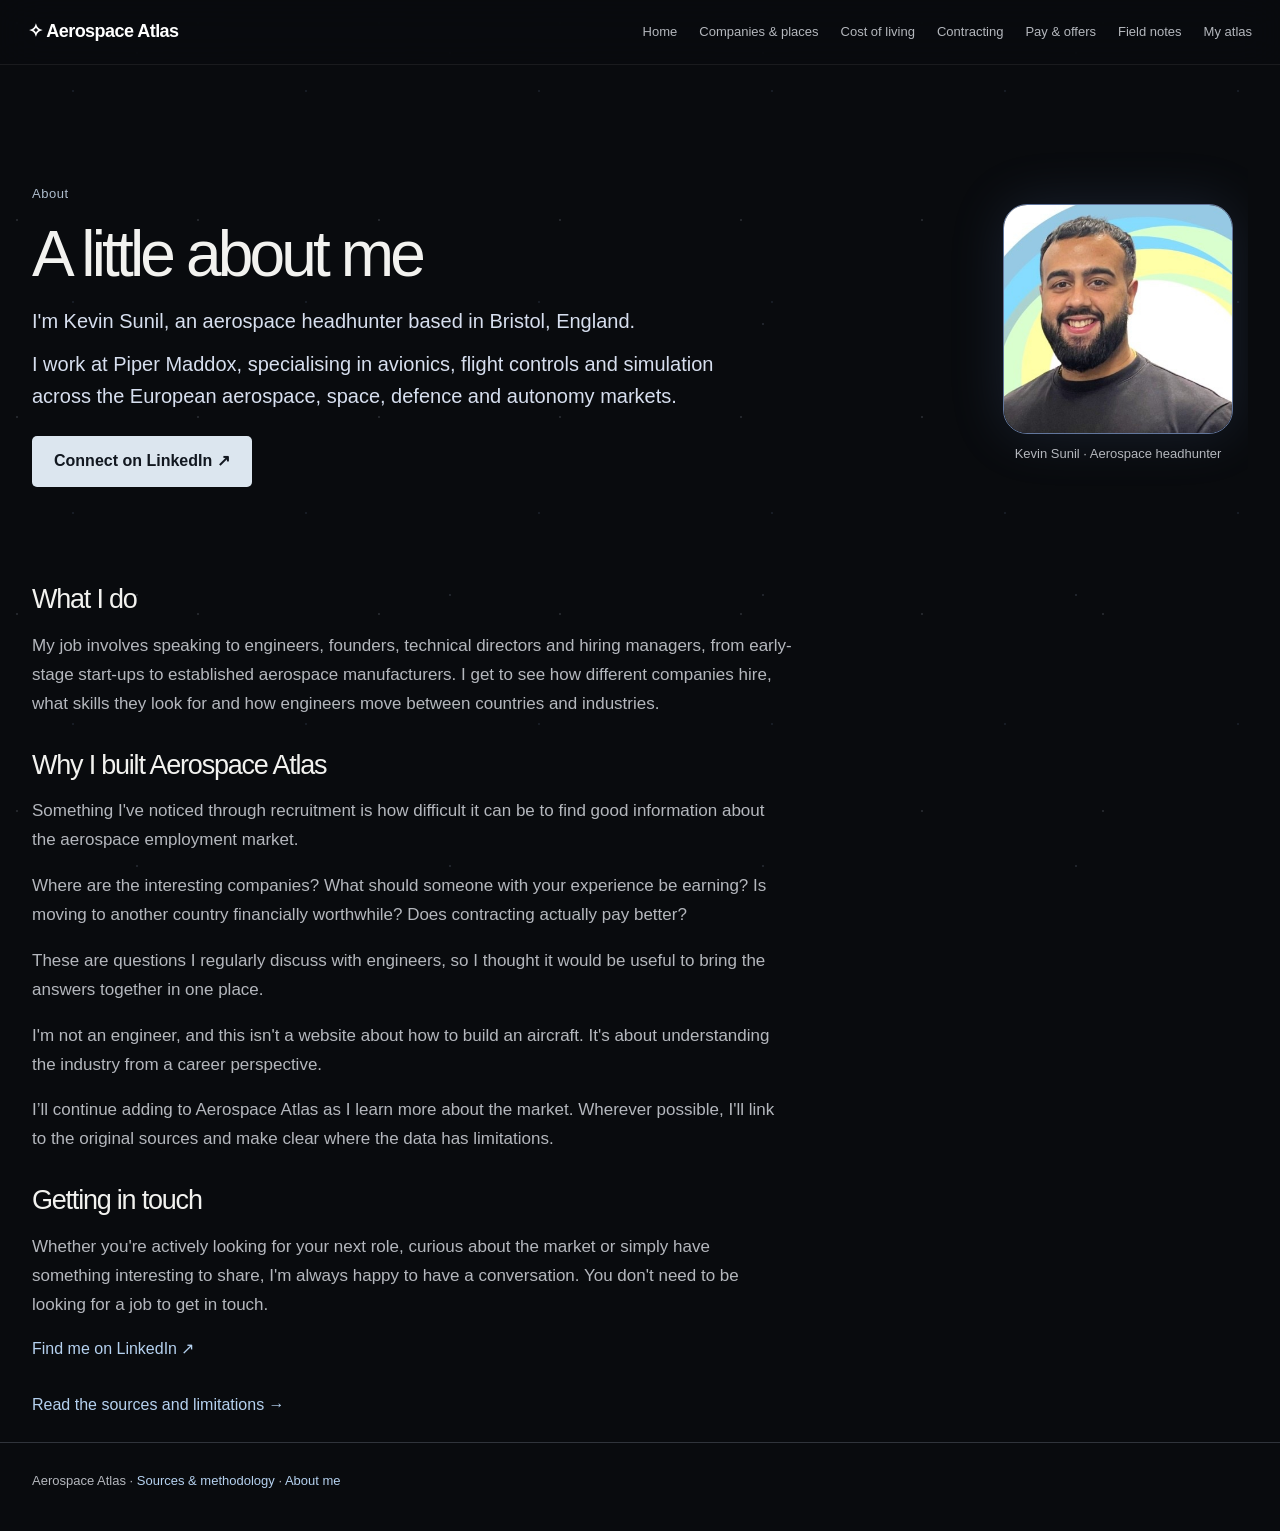
==== commit 233e72b5: "Add files via upload" ====
--- a/about.html
+++ b/about.html
@@ -1 +1,2 @@
-<!doctype html><html lang="en"><head><meta charset="utf-8"><meta name="viewport" content="width=device-width,initial-scale=1"><title>About | Aerospace Atlas</title><link rel="stylesheet" href="style.css"><script>const clean=new URL(location.href);if(clean.searchParams.has("utm_source")){clean.searchParams.delete("utm_source");history.replaceState(null,"",clean.pathname+clean.search+clean.hash)}</script><style>.profile-intro{display:grid;grid-template-columns:minmax(0,1fr) 230px;gap:42px;align-items:center;margin:32px 0 48px}.profile-intro h1{margin:12px 0 18px}.profile-photo{margin:0;text-align:center}.profile-photo img{display:block;width:100%;height:auto;max-width:230px;max-height:none;aspect-ratio:1 / 1;object-fit:contain;object-position:center;margin:0 auto;border-radius:24px;border:1px solid #62769c;box-shadow:0 0 55px #799de025}.profile-photo figcaption{font-size:13px;color:var(--muted);margin-top:10px}.profile-links{display:flex;gap:16px;align-items:center;flex-wrap:wrap;margin-top:24px}.profile-copy{max-width:760px}.profile-copy .chapter{margin-bottom:32px}@media(max-width:650px){.profile-intro{grid-template-columns:1fr;gap:24px}.profile-photo{grid-row:1;width:150px;text-align:left}.profile-intro h1{font-size:42px}}</style></head><body class="page page-about"><header><a class="brand" href="index.html">✧ Aerospace Atlas</a><nav><a href="index.html">Home</a><a href="companies.html">Companies & places</a><a href="relocation.html">Cost of living</a><a href="contracting.html">Contracting</a><a href="salaries.html">Pay & offers</a><a href="insights.html">Field notes</a><a href="personal.html">My atlas</a><a href="about.html" aria-current="page">About</a></nav></header><main class="subpage-main"><section class="profile-intro page-hero page-hero-about"><div><div class="eyebrow">About</div><h1>A little about me</h1><p class="intro">I'm Kevin Sunil, an aerospace headhunter based in Bristol, England.</p><p>I work at Piper Maddox, specialising in avionics, flight controls and simulation across the European aerospace, space, defence and autonomy markets.</p><div class="profile-links"><a class="primary" href="https://www.linkedin.com/in/kevin-sunil-26225a200/" target="_blank" rel="noopener noreferrer">Connect on LinkedIn ↗</a></div></div><figure class="profile-photo"><img src="kevin-sunil.jpg" width="400" height="400" alt="Portrait of Kevin Sunil"><figcaption>Kevin Sunil · Aerospace headhunter</figcaption></figure></section><div class="profile-copy"><div class="chapter"><h2>What I do</h2><p>My job involves speaking to engineers, founders, technical directors and hiring managers, from early-stage start-ups to established aerospace manufacturers. I get to see how different companies hire, what skills they look for and how engineers move between countries and industries.</p></div><div class="chapter"><h2>Why I built Aerospace Atlas</h2><p>Something I've noticed through recruitment is how difficult it can be to find good information about the aerospace employment market.</p><p>Where are the interesting companies? What should someone with your experience be earning? Is moving to another country financially worthwhile? Does contracting actually pay better?</p><p>These are questions I regularly discuss with engineers, so I thought it would be useful to bring the answers together in one place.</p><p>I'm not an engineer, and this isn't a website about how to build an aircraft. It's about understanding the industry from a career perspective.</p><p>I’ll continue adding to Aerospace Atlas as I learn more about the market. Wherever possible, I'll link to the original sources and make clear where the data has limitations.</p></div><div class="chapter"><h2>Getting in touch</h2><p>Whether you're actively looking for your next role, curious about the market or simply have something interesting to share, I'm always happy to have a conversation. You don't need to be looking for a job to get in touch.</p><a href="https://www.linkedin.com/in/kevin-sunil-26225a200/" target="_blank" rel="noopener noreferrer">Find me on LinkedIn ↗</a></div><a href="sources.html">Read the sources and limitations →</a></div></main><footer>Aerospace Atlas · <a href="sources.html">Sources & methodology</a></footer></body></html>+<!DOCTYPE html>
+<html lang="en"><head><meta charset="utf-8"/><meta content="width=device-width,initial-scale=1" name="viewport"/><title>About | Aerospace Atlas</title><link href="style.css" rel="stylesheet"/><script>const clean=new URL(location.href);if(clean.searchParams.has("utm_source")){clean.searchParams.delete("utm_source");history.replaceState(null,"",clean.pathname+clean.search+clean.hash)}</script><style>.profile-intro{display:grid;grid-template-columns:minmax(0,1fr) 230px;gap:42px;align-items:center;margin:32px 0 48px}.profile-intro h1{margin:12px 0 18px}.profile-photo{margin:0;text-align:center}.profile-photo img{display:block;width:100%;height:auto;max-width:230px;max-height:none;aspect-ratio:1 / 1;object-fit:contain;object-position:center;margin:0 auto;border-radius:24px;border:1px solid #62769c;box-shadow:0 0 55px #799de025}.profile-photo figcaption{font-size:13px;color:var(--muted);margin-top:10px}.profile-links{display:flex;gap:16px;align-items:center;flex-wrap:wrap;margin-top:24px}.profile-copy{max-width:760px}.profile-copy .chapter{margin-bottom:32px}@media(max-width:650px){.profile-intro{grid-template-columns:1fr;gap:24px}.profile-photo{grid-row:1;width:150px;text-align:left}.profile-intro h1{font-size:42px}}</style></head><body class="page page-about"><header><a class="brand" href="index.html">✧ Aerospace Atlas</a><nav aria-label="Main navigation"><a href="index.html">Home</a><a href="companies.html">Companies &amp; places</a><a href="relocation.html">Cost of living</a><a href="contracting.html">Contracting</a><a href="salaries.html">Pay &amp; offers</a><a href="insights.html">Field notes</a><a href="personal.html">My atlas</a></nav></header><main class="subpage-main"><section class="profile-intro page-hero page-hero-about"><div><div class="eyebrow">About</div><h1>A little about me</h1><p class="intro">I'm Kevin Sunil, an aerospace headhunter based in Bristol, England.</p><p>I work at Piper Maddox, specialising in avionics, flight controls and simulation across the European aerospace, space, defence and autonomy markets.</p><div class="profile-links"><a class="primary" href="https://www.linkedin.com/in/kevin-sunil-26225a200/" rel="noopener noreferrer" target="_blank">Connect on LinkedIn ↗</a></div></div><figure class="profile-photo"><img alt="Portrait of Kevin Sunil" height="400" src="kevin-sunil.jpg" width="400"/><figcaption>Kevin Sunil · Aerospace headhunter</figcaption></figure></section><div class="profile-copy"><div class="chapter"><h2>What I do</h2><p>My job involves speaking to engineers, founders, technical directors and hiring managers, from early-stage start-ups to established aerospace manufacturers. I get to see how different companies hire, what skills they look for and how engineers move between countries and industries.</p></div><div class="chapter"><h2>Why I built Aerospace Atlas</h2><p>Something I've noticed through recruitment is how difficult it can be to find good information about the aerospace employment market.</p><p>Where are the interesting companies? What should someone with your experience be earning? Is moving to another country financially worthwhile? Does contracting actually pay better?</p><p>These are questions I regularly discuss with engineers, so I thought it would be useful to bring the answers together in one place.</p><p>I'm not an engineer, and this isn't a website about how to build an aircraft. It's about understanding the industry from a career perspective.</p><p>I’ll continue adding to Aerospace Atlas as I learn more about the market. Wherever possible, I'll link to the original sources and make clear where the data has limitations.</p></div><div class="chapter"><h2>Getting in touch</h2><p>Whether you're actively looking for your next role, curious about the market or simply have something interesting to share, I'm always happy to have a conversation. You don't need to be looking for a job to get in touch.</p><a href="https://www.linkedin.com/in/kevin-sunil-26225a200/" rel="noopener noreferrer" target="_blank">Find me on LinkedIn ↗</a></div><a href="sources.html">Read the sources and limitations →</a></div></main><footer>Aerospace Atlas · <a href="sources.html">Sources &amp; methodology</a> · <a href="about.html">About me</a></footer></body></html>
--- a/style.css
+++ b/style.css
@@ -63,3 +63,7 @@
 .chapter{max-width:840px}
 @media(max-width:900px){.profile-intro.page-hero{grid-template-columns:1fr}.profile-photo{justify-self:start}}
 @media(max-width:650px){.page-hero{padding:28px 18px;min-height:220px;margin-bottom:22px;border-radius:24px}.page-hero h1{font-size:clamp(34px,10vw,52px)}.page-hero .intro,.page-hero p:not(.small){font-size:16px}.subpage-main{padding-top:14px}}
+
+/* Editorial redesign: photography, open layouts, and restrained navigation */
+:root{--bg:#090b0e;--panel:#14171b;--line:#30343b;--ink:#f2f2ef;--muted:#b4b7bd;--accent:#b5d1ef}
+body{background:var(--bg);font-family:-apple-system,BlinkMacSystemFont,"Segoe UI",Arial,sans-serif;isolation:isolate}body:before{opacity:.12}header{padding:18px max(28px,calc((100vw - 1280px)/2));background:#090b0edb;border-bottom:1px solid #ffffff12;backdrop-filter:blur(20px)}.brand{font-weight:600;letter-spacing:-.03em}nav{gap:22px}nav a{font-size:13px}h1,h2,h3,.result,.headline strong{font-weight:500;letter-spacing:-.045em}.home-main{max-width:none;padding:0;margin:0}.home-hero{border:0;border-radius:0;margin:0;min-height:clamp(530px,78vh,850px);padding:0;display:flex;align-items:flex-start;text-align:left;background:radial-gradient(ellipse at 75% 100%,#263b50,#090b0e 65%);position:relative;isolation:isolate}.cover-photo{position:absolute;inset:0;width:100%;height:100%;object-fit:cover;object-position:center 55%;z-index:-2}.home-hero:after{content:"";position:absolute;inset:0;z-index:-1;background:linear-gradient(90deg,#090b0eee 0%,#090b0e9c 42%,transparent 85%),linear-gradient(0deg,#090b0e 0%,transparent 28%)}.cover-copy{width:min(1280px,100%);margin:0 auto;padding:clamp(80px,15vh,180px) 32px 100px}.home-hero h1{font-weight:500;font-size:clamp(52px,8vw,112px);margin:0 0 22px;letter-spacing:-.06em}.home-hero p{max-width:510px;color:#e0e3e9;margin:0 0 32px;font-size:clamp(17px,2vw,22px);line-height:1.5}.editorial-link{display:inline-flex;align-items:center;gap:20px;border-bottom:1px solid #c4d1df;padding:0 0 9px;color:#fff;font-size:15px}.editorial-link span{font-size:20px}.photo-credit{position:absolute;right:28px;bottom:16px;color:#a9aeb6;font-size:11px}.home-section-title,.feature-grid,.home-note{width:min(1280px,calc(100% - 64px));margin-left:auto;margin-right:auto}.home-section-title{margin-top:64px;margin-bottom:28px}.home-section-title h2{font-size:clamp(28px,4vw,44px)}.feature-grid{gap:16px;grid-template-columns:repeat(2,minmax(0,1fr))}.feature-tile{position:relative;isolation:isolate;align-items:flex-start;justify-content:flex-end;text-align:left;min-height:360px;border-radius:0;border:0;background:#151c25;padding:34px;overflow:hidden;transition:none}.feature-tile:after{content:"";position:absolute;inset:0;z-index:-1;background:linear-gradient(0deg,#090b0ef5 0%,#090b0e88 38%,#090b0e10 90%)}.tile-photo{position:absolute;inset:0;width:100%;height:100%;object-fit:cover;z-index:-2;filter:saturate(.7);transition:transform .6s ease}.feature-tile:hover{transform:none}.feature-tile:hover .tile-photo{transform:scale(1.035)}.feature-wide{min-height:490px}.feature-copy{max-width:520px}.feature-copy h2{font-size:clamp(28px,3.2vw,46px);font-weight:500}.feature-copy p{margin:0 0 15px;color:#d5d8de}.feature-tile[href="about.html"] .tile-photo{object-fit:contain;object-position:right center;width:55%;left:auto}.feature-tile[href="about.html"]:after{background:linear-gradient(90deg,#090b0e 0%,#090b0edb 46%,transparent 100%)}.subpage-main{max-width:1280px;padding:24px 32px}.page-hero{min-height:290px;border:0;border-radius:0;box-shadow:none;padding:50px 30px;margin:0 0 34px;background:#10151b;isolation:isolate;display:flex;flex-direction:column;justify-content:center;align-items:flex-start}.page-hero::before,.profile-intro.page-hero::before{display:none}.subpage-photo{position:absolute!important;inset:0;width:100%;height:100%;object-fit:cover;z-index:-2!important;filter:saturate(.65);object-position:center 45%}.page-hero:after{content:"";position:absolute;inset:0;z-index:-1;background:linear-gradient(90deg,#090b0ef5,#090b0ec7 45%,#090b0e25 100%)}.page-hero h1{font-size:clamp(36px,5vw,65px);font-weight:500}.page-hero .intro{max-width:650px;color:#d5d8df}.page-hero .eyebrow{font-weight:500;color:#aebdcd}.page-hero-about{background:transparent!important;padding-left:0;padding-right:0}.page-hero-about:after{display:none}.profile-intro.page-hero{display:grid;grid-template-columns:minmax(0,1fr) 260px}.profile-photo img{aspect-ratio:1;object-fit:contain;height:auto;width:100%;max-width:240px;border-radius:4px}.profile-copy{max-width:800px}.panel,.headline,.recommend{background:#14171b;border:1px solid #30343b;border-radius:10px;box-shadow:none}.headline{background:#121921}.chapter p,.intro{line-height:1.7}.primary,button,.hero>a{background:#dce6ef;color:#121820;border-radius:5px}input,select{background:#0c1015;border-color:#41464e;border-radius:6px}.heritage-strip{margin-top:80px}.heritage-item img{opacity:.20}footer{max-width:1280px;padding:28px 32px 40px}img[hidden]{display:none!important}@media(max-width:700px){header{padding:14px 18px;position:sticky}nav{gap:11px}.cover-copy{padding:76px 22px 100px}.home-hero{min-height:560px}.cover-photo{object-position:64% center}.home-hero:after{background:linear-gradient(180deg,#090b0ecc 0%,#090b0e77 48%,#090b0e 100%)}.home-section-title,.feature-grid,.home-note{width:calc(100% - 32px)}.feature-grid{grid-template-columns:1fr}.feature-tile,.feature-wide{min-height:310px;padding:24px}.subpage-main{padding:18px 16px}.page-hero{padding:28px 18px;min-height:250px}.profile-intro.page-hero{grid-template-columns:1fr}.page-hero-about{padding:18px 0}.photo-credit{right:16px}.feature-tile[href="about.html"] .tile-photo{opacity:.65}}@media(prefers-reduced-motion:reduce){.tile-photo{transition:none}.feature-tile:hover .tile-photo{transform:none}}
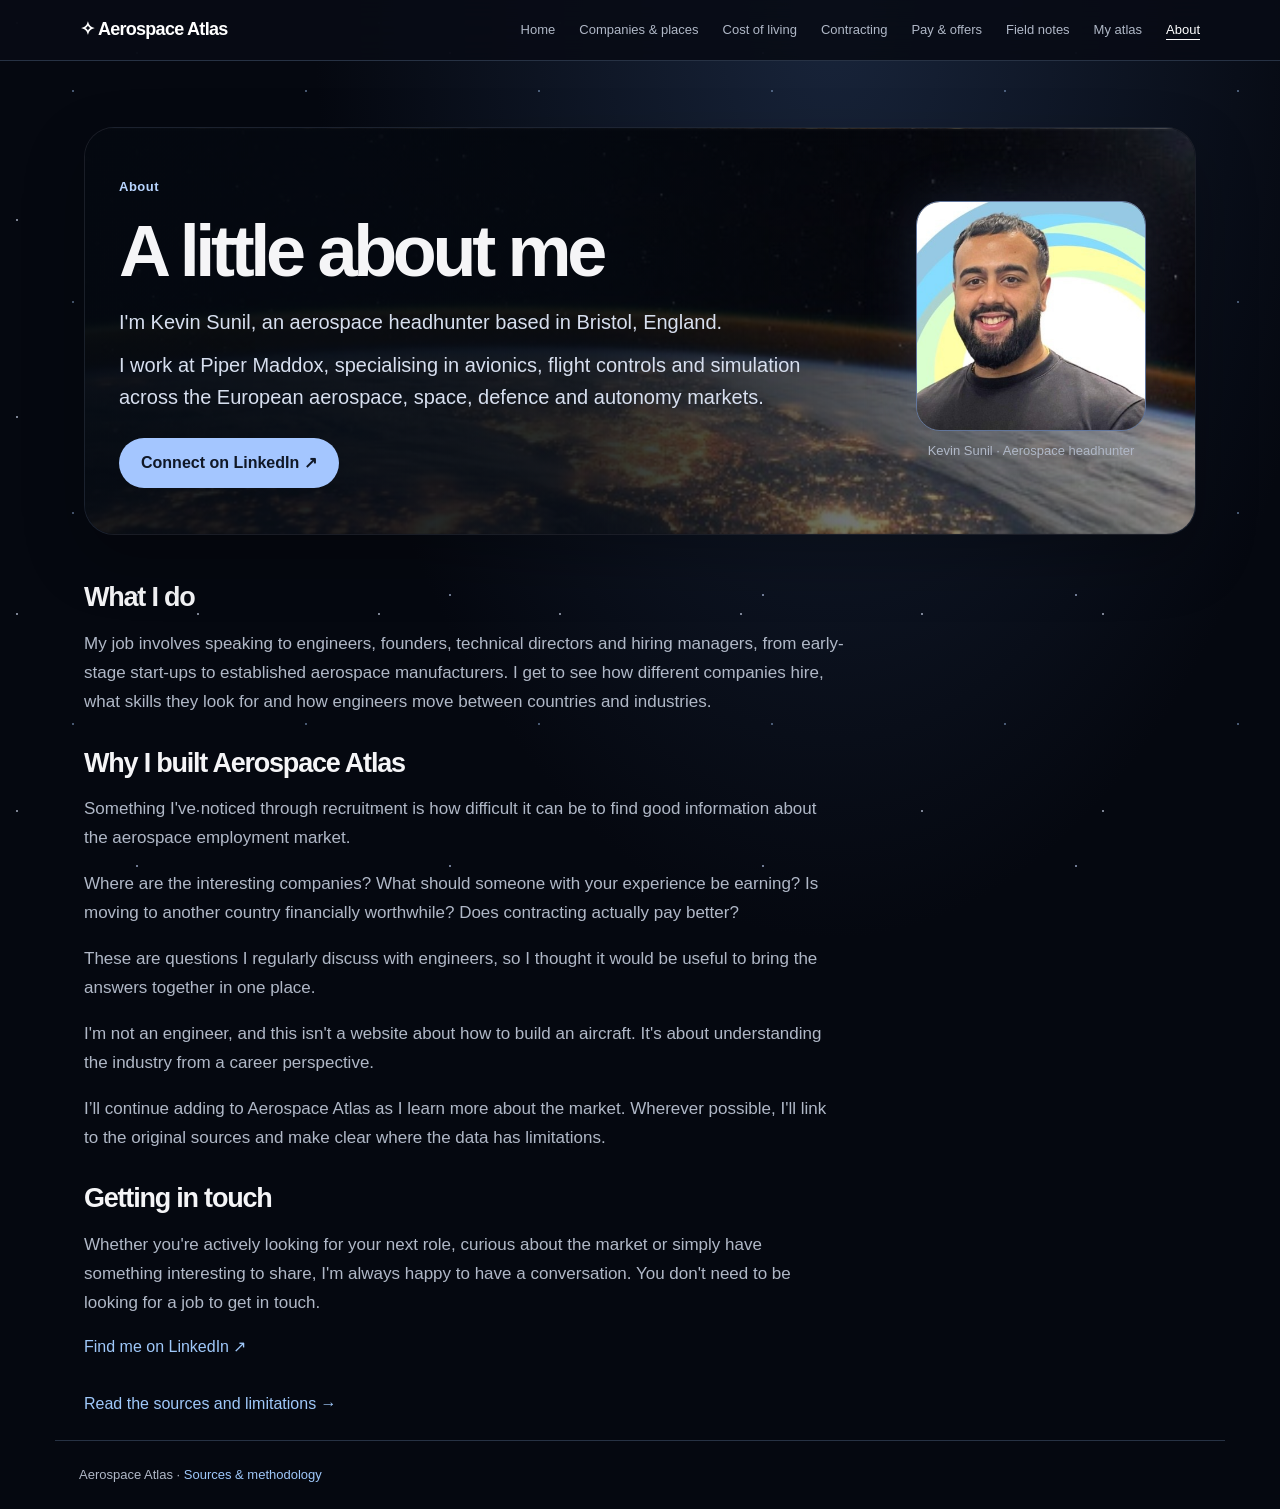
==== commit 0050b7a8: "Add files via upload" ====
--- a/about.html
+++ b/about.html
@@ -1,2 +1 @@
-<!DOCTYPE html>
-<html lang="en"><head><meta charset="utf-8"/><meta content="width=device-width,initial-scale=1" name="viewport"/><title>About | Aerospace Atlas</title><link href="style.css" rel="stylesheet"/><script>const clean=new URL(location.href);if(clean.searchParams.has("utm_source")){clean.searchParams.delete("utm_source");history.replaceState(null,"",clean.pathname+clean.search+clean.hash)}</script><style>.profile-intro{display:grid;grid-template-columns:minmax(0,1fr) 230px;gap:42px;align-items:center;margin:32px 0 48px}.profile-intro h1{margin:12px 0 18px}.profile-photo{margin:0;text-align:center}.profile-photo img{display:block;width:100%;height:auto;max-width:230px;max-height:none;aspect-ratio:1 / 1;object-fit:contain;object-position:center;margin:0 auto;border-radius:24px;border:1px solid #62769c;box-shadow:0 0 55px #799de025}.profile-photo figcaption{font-size:13px;color:var(--muted);margin-top:10px}.profile-links{display:flex;gap:16px;align-items:center;flex-wrap:wrap;margin-top:24px}.profile-copy{max-width:760px}.profile-copy .chapter{margin-bottom:32px}@media(max-width:650px){.profile-intro{grid-template-columns:1fr;gap:24px}.profile-photo{grid-row:1;width:150px;text-align:left}.profile-intro h1{font-size:42px}}</style></head><body class="page page-about"><header><a class="brand" href="index.html">✧ Aerospace Atlas</a><nav aria-label="Main navigation"><a href="index.html">Home</a><a href="companies.html">Companies &amp; places</a><a href="relocation.html">Cost of living</a><a href="contracting.html">Contracting</a><a href="salaries.html">Pay &amp; offers</a><a href="insights.html">Field notes</a><a href="personal.html">My atlas</a></nav></header><main class="subpage-main"><section class="profile-intro page-hero page-hero-about"><div><div class="eyebrow">About</div><h1>A little about me</h1><p class="intro">I'm Kevin Sunil, an aerospace headhunter based in Bristol, England.</p><p>I work at Piper Maddox, specialising in avionics, flight controls and simulation across the European aerospace, space, defence and autonomy markets.</p><div class="profile-links"><a class="primary" href="https://www.linkedin.com/in/kevin-sunil-26225a200/" rel="noopener noreferrer" target="_blank">Connect on LinkedIn ↗</a></div></div><figure class="profile-photo"><img alt="Portrait of Kevin Sunil" height="400" src="kevin-sunil.jpg" width="400"/><figcaption>Kevin Sunil · Aerospace headhunter</figcaption></figure></section><div class="profile-copy"><div class="chapter"><h2>What I do</h2><p>My job involves speaking to engineers, founders, technical directors and hiring managers, from early-stage start-ups to established aerospace manufacturers. I get to see how different companies hire, what skills they look for and how engineers move between countries and industries.</p></div><div class="chapter"><h2>Why I built Aerospace Atlas</h2><p>Something I've noticed through recruitment is how difficult it can be to find good information about the aerospace employment market.</p><p>Where are the interesting companies? What should someone with your experience be earning? Is moving to another country financially worthwhile? Does contracting actually pay better?</p><p>These are questions I regularly discuss with engineers, so I thought it would be useful to bring the answers together in one place.</p><p>I'm not an engineer, and this isn't a website about how to build an aircraft. It's about understanding the industry from a career perspective.</p><p>I’ll continue adding to Aerospace Atlas as I learn more about the market. Wherever possible, I'll link to the original sources and make clear where the data has limitations.</p></div><div class="chapter"><h2>Getting in touch</h2><p>Whether you're actively looking for your next role, curious about the market or simply have something interesting to share, I'm always happy to have a conversation. You don't need to be looking for a job to get in touch.</p><a href="https://www.linkedin.com/in/kevin-sunil-26225a200/" rel="noopener noreferrer" target="_blank">Find me on LinkedIn ↗</a></div><a href="sources.html">Read the sources and limitations →</a></div></main><footer>Aerospace Atlas · <a href="sources.html">Sources &amp; methodology</a> · <a href="about.html">About me</a></footer></body></html>+<!doctype html><html lang="en"><head><meta charset="utf-8"><meta name="viewport" content="width=device-width,initial-scale=1"><title>About | Aerospace Atlas</title><link rel="stylesheet" href="style.css"><script>const clean=new URL(location.href);if(clean.searchParams.has("utm_source")){clean.searchParams.delete("utm_source");history.replaceState(null,"",clean.pathname+clean.search+clean.hash)}</script><style>.profile-intro{display:grid;grid-template-columns:minmax(0,1fr) 230px;gap:42px;align-items:center;margin:32px 0 48px}.profile-intro h1{margin:12px 0 18px}.profile-photo{margin:0;text-align:center}.profile-photo img{display:block;width:100%;height:auto;max-width:230px;max-height:none;aspect-ratio:1 / 1;object-fit:contain;object-position:center;margin:0 auto;border-radius:24px;border:1px solid #62769c;box-shadow:0 0 55px #799de025}.profile-photo figcaption{font-size:13px;color:var(--muted);margin-top:10px}.profile-links{display:flex;gap:16px;align-items:center;flex-wrap:wrap;margin-top:24px}.profile-copy{max-width:760px}.profile-copy .chapter{margin-bottom:32px}@media(max-width:650px){.profile-intro{grid-template-columns:1fr;gap:24px}.profile-photo{grid-row:1;width:150px;text-align:left}.profile-intro h1{font-size:42px}}</style></head><body class="page page-about"><header><a class="brand" href="index.html">✧ Aerospace Atlas</a><nav><a href="index.html">Home</a><a href="companies.html">Companies & places</a><a href="relocation.html">Cost of living</a><a href="contracting.html">Contracting</a><a href="salaries.html">Pay & offers</a><a href="insights.html">Field notes</a><a href="personal.html">My atlas</a><a href="about.html" aria-current="page">About</a></nav></header><main class="subpage-main"><section class="profile-intro page-hero page-hero-about"><div><div class="eyebrow">About</div><h1>A little about me</h1><p class="intro">I'm Kevin Sunil, an aerospace headhunter based in Bristol, England.</p><p>I work at Piper Maddox, specialising in avionics, flight controls and simulation across the European aerospace, space, defence and autonomy markets.</p><div class="profile-links"><a class="primary" href="https://www.linkedin.com/in/kevin-sunil-26225a200/" target="_blank" rel="noopener noreferrer">Connect on LinkedIn ↗</a></div></div><figure class="profile-photo"><img src="kevin-sunil.jpg" width="400" height="400" alt="Portrait of Kevin Sunil"><figcaption>Kevin Sunil · Aerospace headhunter</figcaption></figure></section><div class="profile-copy"><div class="chapter"><h2>What I do</h2><p>My job involves speaking to engineers, founders, technical directors and hiring managers, from early-stage start-ups to established aerospace manufacturers. I get to see how different companies hire, what skills they look for and how engineers move between countries and industries.</p></div><div class="chapter"><h2>Why I built Aerospace Atlas</h2><p>Something I've noticed through recruitment is how difficult it can be to find good information about the aerospace employment market.</p><p>Where are the interesting companies? What should someone with your experience be earning? Is moving to another country financially worthwhile? Does contracting actually pay better?</p><p>These are questions I regularly discuss with engineers, so I thought it would be useful to bring the answers together in one place.</p><p>I'm not an engineer, and this isn't a website about how to build an aircraft. It's about understanding the industry from a career perspective.</p><p>I’ll continue adding to Aerospace Atlas as I learn more about the market. Wherever possible, I'll link to the original sources and make clear where the data has limitations.</p></div><div class="chapter"><h2>Getting in touch</h2><p>Whether you're actively looking for your next role, curious about the market or simply have something interesting to share, I'm always happy to have a conversation. You don't need to be looking for a job to get in touch.</p><a href="https://www.linkedin.com/in/kevin-sunil-26225a200/" target="_blank" rel="noopener noreferrer">Find me on LinkedIn ↗</a></div><a href="sources.html">Read the sources and limitations →</a></div></main><footer>Aerospace Atlas · <a href="sources.html">Sources & methodology</a></footer></body></html>
--- a/style.css
+++ b/style.css
@@ -63,7 +63,3 @@
 .chapter{max-width:840px}
 @media(max-width:900px){.profile-intro.page-hero{grid-template-columns:1fr}.profile-photo{justify-self:start}}
 @media(max-width:650px){.page-hero{padding:28px 18px;min-height:220px;margin-bottom:22px;border-radius:24px}.page-hero h1{font-size:clamp(34px,10vw,52px)}.page-hero .intro,.page-hero p:not(.small){font-size:16px}.subpage-main{padding-top:14px}}
-
-/* Editorial redesign: photography, open layouts, and restrained navigation */
-:root{--bg:#090b0e;--panel:#14171b;--line:#30343b;--ink:#f2f2ef;--muted:#b4b7bd;--accent:#b5d1ef}
-body{background:var(--bg);font-family:-apple-system,BlinkMacSystemFont,"Segoe UI",Arial,sans-serif;isolation:isolate}body:before{opacity:.12}header{padding:18px max(28px,calc((100vw - 1280px)/2));background:#090b0edb;border-bottom:1px solid #ffffff12;backdrop-filter:blur(20px)}.brand{font-weight:600;letter-spacing:-.03em}nav{gap:22px}nav a{font-size:13px}h1,h2,h3,.result,.headline strong{font-weight:500;letter-spacing:-.045em}.home-main{max-width:none;padding:0;margin:0}.home-hero{border:0;border-radius:0;margin:0;min-height:clamp(530px,78vh,850px);padding:0;display:flex;align-items:flex-start;text-align:left;background:radial-gradient(ellipse at 75% 100%,#263b50,#090b0e 65%);position:relative;isolation:isolate}.cover-photo{position:absolute;inset:0;width:100%;height:100%;object-fit:cover;object-position:center 55%;z-index:-2}.home-hero:after{content:"";position:absolute;inset:0;z-index:-1;background:linear-gradient(90deg,#090b0eee 0%,#090b0e9c 42%,transparent 85%),linear-gradient(0deg,#090b0e 0%,transparent 28%)}.cover-copy{width:min(1280px,100%);margin:0 auto;padding:clamp(80px,15vh,180px) 32px 100px}.home-hero h1{font-weight:500;font-size:clamp(52px,8vw,112px);margin:0 0 22px;letter-spacing:-.06em}.home-hero p{max-width:510px;color:#e0e3e9;margin:0 0 32px;font-size:clamp(17px,2vw,22px);line-height:1.5}.editorial-link{display:inline-flex;align-items:center;gap:20px;border-bottom:1px solid #c4d1df;padding:0 0 9px;color:#fff;font-size:15px}.editorial-link span{font-size:20px}.photo-credit{position:absolute;right:28px;bottom:16px;color:#a9aeb6;font-size:11px}.home-section-title,.feature-grid,.home-note{width:min(1280px,calc(100% - 64px));margin-left:auto;margin-right:auto}.home-section-title{margin-top:64px;margin-bottom:28px}.home-section-title h2{font-size:clamp(28px,4vw,44px)}.feature-grid{gap:16px;grid-template-columns:repeat(2,minmax(0,1fr))}.feature-tile{position:relative;isolation:isolate;align-items:flex-start;justify-content:flex-end;text-align:left;min-height:360px;border-radius:0;border:0;background:#151c25;padding:34px;overflow:hidden;transition:none}.feature-tile:after{content:"";position:absolute;inset:0;z-index:-1;background:linear-gradient(0deg,#090b0ef5 0%,#090b0e88 38%,#090b0e10 90%)}.tile-photo{position:absolute;inset:0;width:100%;height:100%;object-fit:cover;z-index:-2;filter:saturate(.7);transition:transform .6s ease}.feature-tile:hover{transform:none}.feature-tile:hover .tile-photo{transform:scale(1.035)}.feature-wide{min-height:490px}.feature-copy{max-width:520px}.feature-copy h2{font-size:clamp(28px,3.2vw,46px);font-weight:500}.feature-copy p{margin:0 0 15px;color:#d5d8de}.feature-tile[href="about.html"] .tile-photo{object-fit:contain;object-position:right center;width:55%;left:auto}.feature-tile[href="about.html"]:after{background:linear-gradient(90deg,#090b0e 0%,#090b0edb 46%,transparent 100%)}.subpage-main{max-width:1280px;padding:24px 32px}.page-hero{min-height:290px;border:0;border-radius:0;box-shadow:none;padding:50px 30px;margin:0 0 34px;background:#10151b;isolation:isolate;display:flex;flex-direction:column;justify-content:center;align-items:flex-start}.page-hero::before,.profile-intro.page-hero::before{display:none}.subpage-photo{position:absolute!important;inset:0;width:100%;height:100%;object-fit:cover;z-index:-2!important;filter:saturate(.65);object-position:center 45%}.page-hero:after{content:"";position:absolute;inset:0;z-index:-1;background:linear-gradient(90deg,#090b0ef5,#090b0ec7 45%,#090b0e25 100%)}.page-hero h1{font-size:clamp(36px,5vw,65px);font-weight:500}.page-hero .intro{max-width:650px;color:#d5d8df}.page-hero .eyebrow{font-weight:500;color:#aebdcd}.page-hero-about{background:transparent!important;padding-left:0;padding-right:0}.page-hero-about:after{display:none}.profile-intro.page-hero{display:grid;grid-template-columns:minmax(0,1fr) 260px}.profile-photo img{aspect-ratio:1;object-fit:contain;height:auto;width:100%;max-width:240px;border-radius:4px}.profile-copy{max-width:800px}.panel,.headline,.recommend{background:#14171b;border:1px solid #30343b;border-radius:10px;box-shadow:none}.headline{background:#121921}.chapter p,.intro{line-height:1.7}.primary,button,.hero>a{background:#dce6ef;color:#121820;border-radius:5px}input,select{background:#0c1015;border-color:#41464e;border-radius:6px}.heritage-strip{margin-top:80px}.heritage-item img{opacity:.20}footer{max-width:1280px;padding:28px 32px 40px}img[hidden]{display:none!important}@media(max-width:700px){header{padding:14px 18px;position:sticky}nav{gap:11px}.cover-copy{padding:76px 22px 100px}.home-hero{min-height:560px}.cover-photo{object-position:64% center}.home-hero:after{background:linear-gradient(180deg,#090b0ecc 0%,#090b0e77 48%,#090b0e 100%)}.home-section-title,.feature-grid,.home-note{width:calc(100% - 32px)}.feature-grid{grid-template-columns:1fr}.feature-tile,.feature-wide{min-height:310px;padding:24px}.subpage-main{padding:18px 16px}.page-hero{padding:28px 18px;min-height:250px}.profile-intro.page-hero{grid-template-columns:1fr}.page-hero-about{padding:18px 0}.photo-credit{right:16px}.feature-tile[href="about.html"] .tile-photo{opacity:.65}}@media(prefers-reduced-motion:reduce){.tile-photo{transition:none}.feature-tile:hover .tile-photo{transform:none}}
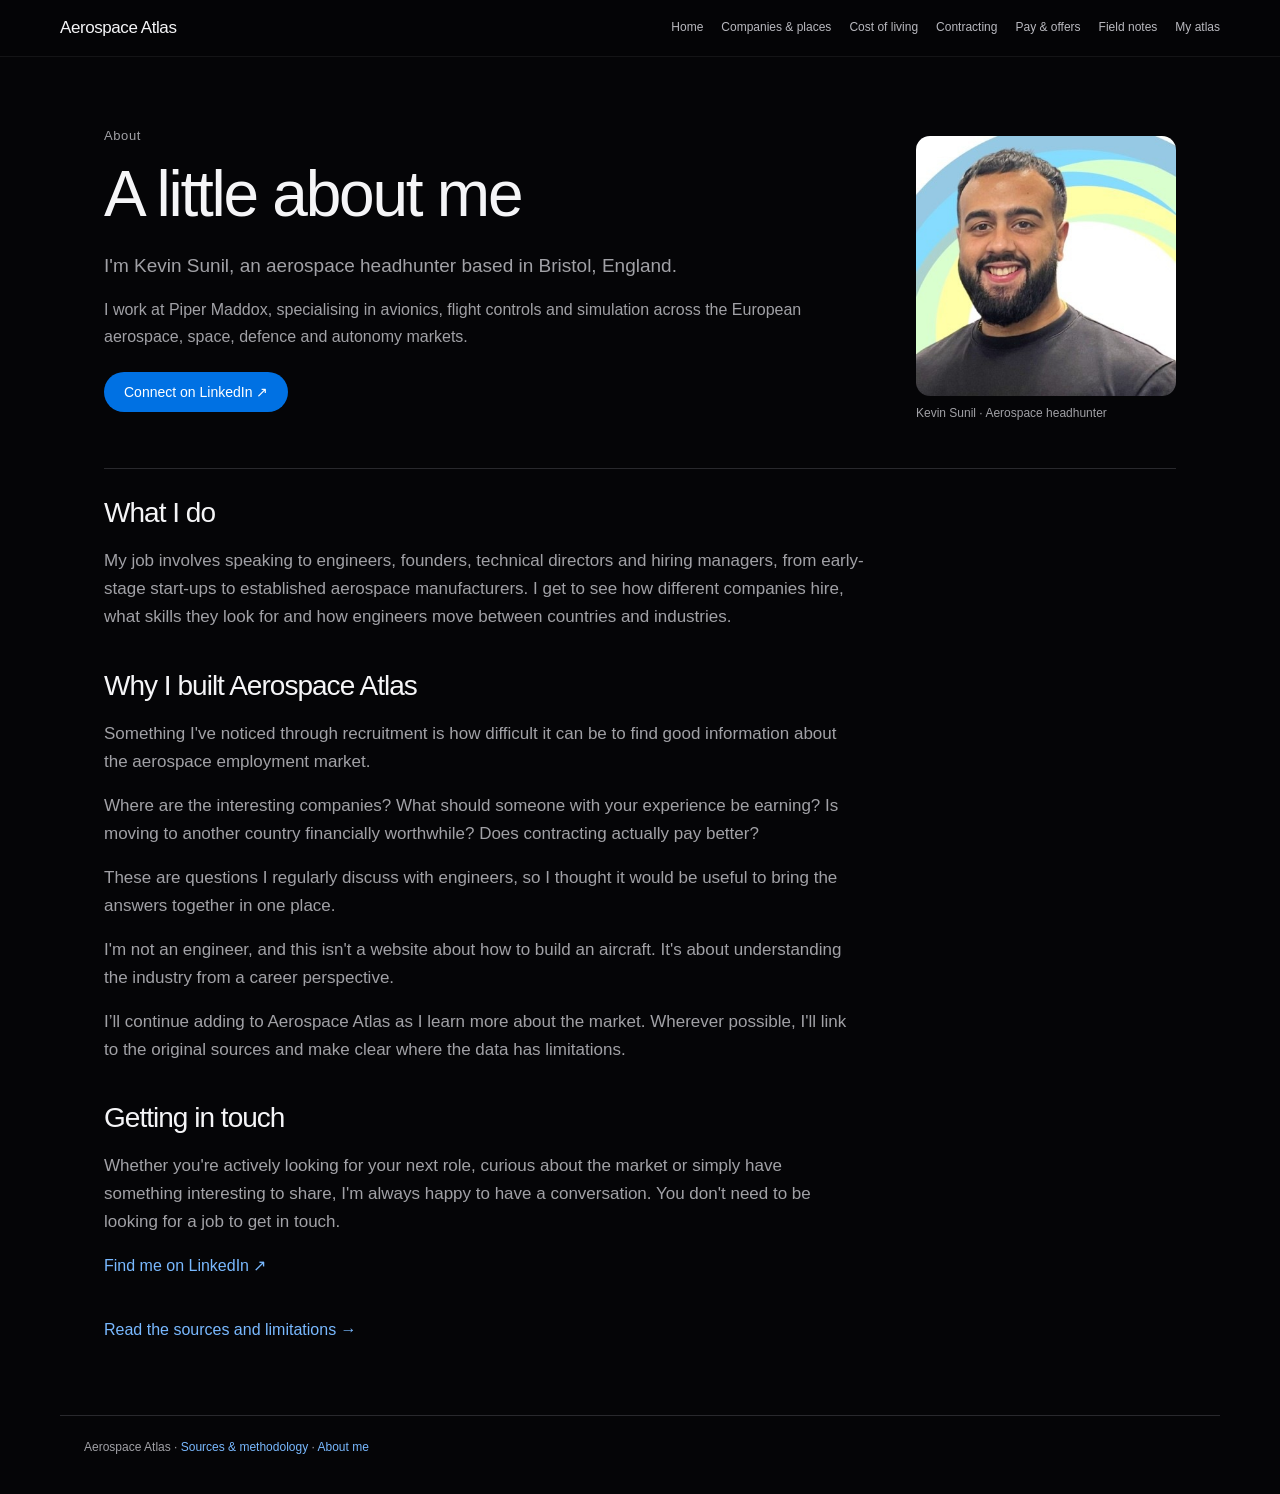
==== commit 1fb37321: "Add files via upload" ====
--- a/about.html
+++ b/about.html
@@ -1 +1,3 @@
-<!doctype html><html lang="en"><head><meta charset="utf-8"><meta name="viewport" content="width=device-width,initial-scale=1"><title>About | Aerospace Atlas</title><link rel="stylesheet" href="style.css"><script>const clean=new URL(location.href);if(clean.searchParams.has("utm_source")){clean.searchParams.delete("utm_source");history.replaceState(null,"",clean.pathname+clean.search+clean.hash)}</script><style>.profile-intro{display:grid;grid-template-columns:minmax(0,1fr) 230px;gap:42px;align-items:center;margin:32px 0 48px}.profile-intro h1{margin:12px 0 18px}.profile-photo{margin:0;text-align:center}.profile-photo img{display:block;width:100%;height:auto;max-width:230px;max-height:none;aspect-ratio:1 / 1;object-fit:contain;object-position:center;margin:0 auto;border-radius:24px;border:1px solid #62769c;box-shadow:0 0 55px #799de025}.profile-photo figcaption{font-size:13px;color:var(--muted);margin-top:10px}.profile-links{display:flex;gap:16px;align-items:center;flex-wrap:wrap;margin-top:24px}.profile-copy{max-width:760px}.profile-copy .chapter{margin-bottom:32px}@media(max-width:650px){.profile-intro{grid-template-columns:1fr;gap:24px}.profile-photo{grid-row:1;width:150px;text-align:left}.profile-intro h1{font-size:42px}}</style></head><body class="page page-about"><header><a class="brand" href="index.html">✧ Aerospace Atlas</a><nav><a href="index.html">Home</a><a href="companies.html">Companies & places</a><a href="relocation.html">Cost of living</a><a href="contracting.html">Contracting</a><a href="salaries.html">Pay & offers</a><a href="insights.html">Field notes</a><a href="personal.html">My atlas</a><a href="about.html" aria-current="page">About</a></nav></header><main class="subpage-main"><section class="profile-intro page-hero page-hero-about"><div><div class="eyebrow">About</div><h1>A little about me</h1><p class="intro">I'm Kevin Sunil, an aerospace headhunter based in Bristol, England.</p><p>I work at Piper Maddox, specialising in avionics, flight controls and simulation across the European aerospace, space, defence and autonomy markets.</p><div class="profile-links"><a class="primary" href="https://www.linkedin.com/in/kevin-sunil-26225a200/" target="_blank" rel="noopener noreferrer">Connect on LinkedIn ↗</a></div></div><figure class="profile-photo"><img src="kevin-sunil.jpg" width="400" height="400" alt="Portrait of Kevin Sunil"><figcaption>Kevin Sunil · Aerospace headhunter</figcaption></figure></section><div class="profile-copy"><div class="chapter"><h2>What I do</h2><p>My job involves speaking to engineers, founders, technical directors and hiring managers, from early-stage start-ups to established aerospace manufacturers. I get to see how different companies hire, what skills they look for and how engineers move between countries and industries.</p></div><div class="chapter"><h2>Why I built Aerospace Atlas</h2><p>Something I've noticed through recruitment is how difficult it can be to find good information about the aerospace employment market.</p><p>Where are the interesting companies? What should someone with your experience be earning? Is moving to another country financially worthwhile? Does contracting actually pay better?</p><p>These are questions I regularly discuss with engineers, so I thought it would be useful to bring the answers together in one place.</p><p>I'm not an engineer, and this isn't a website about how to build an aircraft. It's about understanding the industry from a career perspective.</p><p>I’ll continue adding to Aerospace Atlas as I learn more about the market. Wherever possible, I'll link to the original sources and make clear where the data has limitations.</p></div><div class="chapter"><h2>Getting in touch</h2><p>Whether you're actively looking for your next role, curious about the market or simply have something interesting to share, I'm always happy to have a conversation. You don't need to be looking for a job to get in touch.</p><a href="https://www.linkedin.com/in/kevin-sunil-26225a200/" target="_blank" rel="noopener noreferrer">Find me on LinkedIn ↗</a></div><a href="sources.html">Read the sources and limitations →</a></div></main><footer>Aerospace Atlas · <a href="sources.html">Sources & methodology</a></footer></body></html>+<!DOCTYPE html>
+
+<html lang="en"><head><meta charset="utf-8"/><meta content="width=device-width,initial-scale=1" name="viewport"/><title>About | Aerospace Atlas</title><link href="style.css" rel="stylesheet"/><script>const clean=new URL(location.href);if(clean.searchParams.has("utm_source")){clean.searchParams.delete("utm_source");history.replaceState(null,"",clean.pathname+clean.search+clean.hash)}</script></head><body class="page page-about"><header><a class="brand" href="index.html">Aerospace Atlas</a><nav aria-label="Main navigation"><a href="index.html">Home</a><a href="companies.html">Companies &amp; places</a><a href="relocation.html">Cost of living</a><a href="contracting.html">Contracting</a><a href="salaries.html">Pay &amp; offers</a><a href="insights.html">Field notes</a><a href="personal.html">My atlas</a></nav></header><main class="subpage-main"><section class="profile-intro page-hero page-hero-about"><div><div class="eyebrow">About</div><h1>A little about me</h1><p class="intro">I'm Kevin Sunil, an aerospace headhunter based in Bristol, England.</p><p>I work at Piper Maddox, specialising in avionics, flight controls and simulation across the European aerospace, space, defence and autonomy markets.</p><div class="profile-links"><a class="primary" href="https://www.linkedin.com/in/kevin-sunil-26225a200/" rel="noopener noreferrer" target="_blank">Connect on LinkedIn ↗</a></div></div><figure class="profile-photo"><img alt="Portrait of Kevin Sunil" height="400" src="kevin-sunil.jpg" width="400"/><figcaption>Kevin Sunil · Aerospace headhunter</figcaption></figure></section><div class="profile-copy"><div class="chapter"><h2>What I do</h2><p>My job involves speaking to engineers, founders, technical directors and hiring managers, from early-stage start-ups to established aerospace manufacturers. I get to see how different companies hire, what skills they look for and how engineers move between countries and industries.</p></div><div class="chapter"><h2>Why I built Aerospace Atlas</h2><p>Something I've noticed through recruitment is how difficult it can be to find good information about the aerospace employment market.</p><p>Where are the interesting companies? What should someone with your experience be earning? Is moving to another country financially worthwhile? Does contracting actually pay better?</p><p>These are questions I regularly discuss with engineers, so I thought it would be useful to bring the answers together in one place.</p><p>I'm not an engineer, and this isn't a website about how to build an aircraft. It's about understanding the industry from a career perspective.</p><p>I’ll continue adding to Aerospace Atlas as I learn more about the market. Wherever possible, I'll link to the original sources and make clear where the data has limitations.</p></div><div class="chapter"><h2>Getting in touch</h2><p>Whether you're actively looking for your next role, curious about the market or simply have something interesting to share, I'm always happy to have a conversation. You don't need to be looking for a job to get in touch.</p><a href="https://www.linkedin.com/in/kevin-sunil-26225a200/" rel="noopener noreferrer" target="_blank">Find me on LinkedIn ↗</a></div><a href="sources.html">Read the sources and limitations →</a></div></main><footer>Aerospace Atlas · <a href="sources.html">Sources &amp; methodology</a> · <a href="about.html">About me</a></footer></body></html>
--- a/style.css
+++ b/style.css
@@ -1,65 +1,3 @@
-
-:root{color-scheme:light;--bg:#f5f5f7;--panel:#fff;--line:#e3e3e8;--muted:#626267;--accent:#0066cc;--ink:#1d1d1f}*{box-sizing:border-box}html{scroll-behavior:smooth;scroll-padding-top:90px}body{margin:0;background:var(--bg);color:var(--ink);font:16px/1.55 -apple-system,BlinkMacSystemFont,"Segoe UI",Arial,sans-serif}header{position:sticky;top:0;z-index:10;background:#ffffffed;backdrop-filter:blur(18px);border-bottom:1px solid var(--line);display:flex;justify-content:space-between;align-items:center;gap:16px;padding:16px max(24px,calc((100vw - 1120px)/2));flex-wrap:wrap}main,footer{max-width:1170px;margin:auto;padding:24px}a{color:var(--accent);text-decoration:none}a:hover{text-decoration:underline}nav{display:flex;gap:24px;flex-wrap:wrap}nav a{font-size:13px;color:#424245}.brand{font-weight:700;font-size:18px;letter-spacing:-.04em}.hero{text-align:center;position:relative;overflow:hidden;background:radial-gradient(ellipse at 50% 105%,#c8e2fc 0,transparent 57%),linear-gradient(145deg,#fff,#edf2f9);border-radius:30px;padding:76px 24px 48px;margin:6px 0 24px}.hero h1{font-size:clamp(50px,8vw,96px);line-height:.98;letter-spacing:-.065em;margin:18px auto;max-width:900px}.hero p{font-size:clamp(17px,2.4vw,23px);max-width:680px;margin:24px auto;color:#515157;letter-spacing:-.02em}.hero>a{display:inline-block;background:#0071e3;color:white;padding:12px 25px;border-radius:99px;font-weight:600}.hero-art{display:block;width:min(560px,100%);height:auto;margin:24px auto -48px;opacity:.9}.eyebrow{color:#0066cc;font-size:13px;font-weight:650;letter-spacing:.04em}h2{font-size:clamp(30px,4vw,49px);letter-spacing:-.045em;line-height:1.1;margin:12px 0}h3{margin:0 0 14px;font-size:19px;letter-spacing:-.025em}p{color:var(--muted);max-width:850px}.grid{display:grid;grid-template-columns:repeat(auto-fit,minmax(min(270px,100%),1fr));gap:16px}.panel{background:var(--panel);border:1px solid #e9e9ed;border-radius:24px;padding:26px;box-shadow:0 6px 24px #1d1d1f05}section{padding:58px 0;border-bottom:1px solid var(--line)}label{display:block;color:#525257;font-size:13px;font-weight:600;margin:14px 0 6px}input,select{width:100%;background:#f5f5f7;border:1px solid #d2d2d7;color:var(--ink);border-radius:12px;padding:12px;font:inherit}input:focus,select:focus{outline:2px solid #0071e3;outline-offset:2px}.result{font-size:clamp(28px,3vw,40px);color:var(--ink);font-weight:650;letter-spacing:-.05em}.small{font-size:13px;color:var(--muted);letter-spacing:0}.bar{height:8px;background:#e8eef5;border-radius:8px;overflow:hidden;margin:12px 0 15px}.bar i{display:block;background:linear-gradient(90deg,#0071e3,#69b5ff);height:100%;border-radius:8px;transition:width .2s}table{width:100%;border-collapse:collapse;font-variant-numeric:tabular-nums}td,th{text-align:left;padding:11px 8px;border-bottom:1px solid var(--line)}td:last-child,th:last-child{text-align:right}details{margin-top:16px}summary{cursor:pointer;color:var(--accent)}button{background:#0071e3;color:white;border:0;border-radius:99px;padding:12px 18px;font-weight:650;cursor:pointer}.pill{display:inline-block;border:1px solid var(--line);border-radius:20px;padding:3px 9px;font-size:11px;color:var(--muted);font-weight:500;letter-spacing:0}footer{font-size:13px;color:var(--muted)}.quick{display:grid;grid-template-columns:repeat(3,1fr);gap:12px}.quick a{background:white;border-radius:20px;padding:22px;color:var(--ink);display:block;border:1px solid var(--line)}.quick strong{display:block;font-size:19px;letter-spacing:-.03em}.quick span{color:var(--muted);font-size:13px}.quick b{display:block;color:var(--accent);font-size:23px;margin-bottom:8px}@media(max-width:650px){main,footer{padding:14px}header{position:static;padding:14px}nav{gap:12px}.panel{padding:18px}.hero{padding:50px 16px 35px}.hero-art{margin-bottom:-35px}.quick{grid-template-columns:1fr}.quick a{padding:16px}section{padding:38px 0}}@media(prefers-reduced-motion:reduce){html{scroll-behavior:auto}.bar i{transition:none}}
-
-.questions{grid-template-columns:repeat(2,1fr)}.questions a:hover,.city:hover{border-color:#a6c9ee;box-shadow:0 8px 28px #0071e30c}.headline{padding:28px;background:linear-gradient(120deg,#eaf3ff,#fff);border-radius:24px;margin:20px 0 14px}.headline strong{display:block;font-size:clamp(28px,5vw,48px);letter-spacing:-.05em;line-height:1.1}.headline p{margin:8px 0 0}.recommend{margin:20px 0;padding:20px;background:#f5f5f7;border-radius:16px}.city .country{color:#0066cc;font-size:13px}.city h3{font-size:26px;margin:4px 0}.city dl{font-size:14px}.city dt{color:var(--muted);margin-top:12px}.city dd{margin:0}.city button{margin-top:10px}.guide summary{font-weight:600}.guide li{margin:8px 0}.guide h3{font-size:22px}.guide .small{margin-bottom:8px}button:focus-visible,a:focus-visible,summary:focus-visible{outline:3px solid #0071e3;outline-offset:3px}@media(max-width:650px){.questions{grid-template-columns:1fr}.headline{padding:20px}}
-
-:root{color-scheme:dark;--bg:#080b16;--panel:#111827;--line:#29334a;--muted:#acb8cd;--accent:#a4c6ff;--ink:#f0f3fb}body{background:radial-gradient(ellipse at 70% 0%,#21234b 0,transparent 42%),#080b16;min-height:100vh}body:before{content:'';position:fixed;inset:0;pointer-events:none;z-index:-1;background-image:radial-gradient(1px 1px at 17px 23px,#e1eaff 80%,transparent),radial-gradient(1px 1px at 73px 91px,#809bc2 80%,transparent),radial-gradient(1.4px 1.4px at 137px 53px,#c8d9ff 80%,transparent);background-size:181px 197px,233px 211px,313px 271px;opacity:.55}header{background:#080b16ed}nav a{color:var(--muted)}nav a[aria-current]{color:white;text-decoration:underline;text-underline-offset:5px}.brand{color:white}.hero{background:radial-gradient(ellipse at 50% 110%,#303d70,transparent 70%),linear-gradient(145deg,#101728bb,#17132cbb);text-align:left;padding:65px 35px;border:1px solid var(--line)}.hero h1{margin:18px 0;font-size:clamp(45px,7vw,78px)}.hero p{color:var(--muted);margin:20px 0}.eyebrow,.city .country{color:#a4c6ff}.panel,.quick a{background:#111827e8;border:1px solid var(--line);box-shadow:none}.headline,.recommend{background:linear-gradient(120deg,#202c48,#141b30);border:1px solid var(--line)}label{color:var(--muted)}input,select{background:#090f1e;border-color:#35405a}.bar{background:#303b51}section{padding:30px 0;border:0}h1{font-size:clamp(36px,6vw,64px);line-height:1.05;letter-spacing:-.05em}main{max-width:1100px}.intro{max-width:760px;font-size:18px}.chapter{max-width:760px;margin:30px 0 36px}.chapter h2{font-size:27px}.chapter p{font-size:17px}.quick a:hover,.city:hover{border-color:#8faae0;box-shadow:none}.quick a strong{font-size:23px}.quick a span{font-size:15px}.quick{grid-template-columns:repeat(2,1fr)}.primary{display:inline-block;background:#a4c6ff;color:#101827;padding:13px 22px;border-radius:99px;font-weight:700}button{background:#a4c6ff;color:#101827}.hero>a{background:#a4c6ff;color:#101827}.tag{font-size:12px;color:#a4c6ff}.city h3{margin-top:8px}.city p{margin:8px 0}.countryhead{margin:30px 0 10px;font-size:25px}.count{color:var(--muted);font-size:14px}.navcards{margin:24px 0}.notice{border-left:2px solid #a4c6ff;padding-left:15px;color:var(--muted)}@media(max-width:650px){.quick{grid-template-columns:1fr}.hero{padding:35px 20px}nav{gap:10px}nav a{font-size:12px}}
-/* Archival editorial imagery, isolated from the About portrait and calculators. */
-
-/* Quiet heritage imagery: decorative, never part of the main reading flow. */
-.heritage-strip{max-width:700px;margin:64px auto 8px;padding:16px 24px 4px;display:flex;align-items:center;justify-content:center;gap:clamp(12px,3vw,36px);border:0;background:transparent;position:relative;z-index:1}
-.heritage-item{display:block;position:relative;flex:1 1 0;max-width:190px;min-width:0;height:104px;color:var(--muted);text-decoration:none!important}
-.heritage-item[hidden]{display:none!important}.heritage-item img{display:block;width:100%;height:100%;object-fit:contain;filter:grayscale(1);opacity:.24;mask-image:radial-gradient(ellipse at center,#000 32%,transparent 79%);transition:opacity .25s ease,mask-image .25s ease;}
-.heritage-item span{position:absolute;bottom:-8px;left:0;right:0;text-align:center;font-size:10px;line-height:1.2;opacity:0;transition:opacity .2s ease;pointer-events:none}
-.heritage-item:hover img,.heritage-item:focus-visible img{opacity:1;mask-image:none}.heritage-item:hover span,.heritage-item:focus-visible span{opacity:1}.heritage-item:focus-visible{outline:1px solid var(--accent);outline-offset:4px}
-@media(max-width:550px){.heritage-strip{margin-top:40px;padding:8px 12px;gap:9px}.heritage-item{height:76px}.heritage-item span{font-size:9px}}
-@media(prefers-reduced-motion:reduce){.heritage-item img,.heritage-item span{transition:none}}
-
-/* Editorial layout: restrained dark palette, spacious tiles and clear hierarchy. */
-:root{--bg:#050810;--panel:#101722;--line:#273244;--ink:#f5f5f7;--muted:#b0b8c7;--accent:#9fc8fa}
-body{background:radial-gradient(ellipse at 65% 0%,#18243a 0,transparent 44%),var(--bg);isolation:isolate}
-header{background:#080c15e8;backdrop-filter:blur(18px)}main{max-width:1160px}main:not(.home-main){padding-top:34px}.home-hero{text-align:center;padding:70px 28px 0;background:linear-gradient(180deg,#080c16,#0b1625);border-radius:26px;overflow:hidden}.home-hero h1{font-size:clamp(48px,8vw,88px);margin:16px auto;letter-spacing:-.06em}.home-hero p{margin:20px auto;max-width:660px;font-size:clamp(17px,2vw,20px);line-height:1.6;letter-spacing:0}.home-hero>a{background:#0071e3;color:#fff;position:relative;z-index:1}.orbit-art{display:block;width:min(100%,1000px);height:auto;margin:12px auto 0}.home-section-title{margin:40px 0 22px}.home-section-title h2{font-size:32px}.feature-grid{display:grid;grid-template-columns:repeat(2,minmax(0,1fr));gap:16px}.feature-tile{display:flex;flex-direction:column;align-items:center;justify-content:space-between;min-height:305px;text-align:center;background:radial-gradient(ellipse at 50% 100%,#1b3049,transparent 75%),#101722;border:1px solid #273244;border-radius:22px;overflow:hidden;color:var(--ink);padding:30px 20px 0;transition:border-color .2s,transform .2s}.feature-tile:hover{text-decoration:none;border-color:#6c94c3;transform:translateY(-2px)}.feature-wide{grid-column:1/-1;min-height:320px}.feature-copy h2{font-size:clamp(24px,3vw,36px);margin:0 0 12px;letter-spacing:-.04em}.feature-copy p{margin:0 auto 15px;max-width:480px;font-size:16px}.feature-copy span{color:var(--accent);font-size:15px}.feature-tile svg{width:min(100%,420px);height:auto;margin-top:22px}.feature-wide svg{width:min(100%,550px)}.home-note{margin:36px 0;font-size:15px}.intro,.chapter p{line-height:1.7}.panel{border-radius:20px}.headline strong{font-size:clamp(28px,5vw,54px)}footer{padding-top:24px;border-top:1px solid var(--line)}@media(max-width:650px){.home-hero{padding:44px 18px 0}.feature-grid{grid-template-columns:1fr}.feature-tile{min-height:270px}.feature-wide{grid-column:auto}.home-section-title{margin-top:30px}main:not(.home-main){padding-top:18px}}@media(prefers-reduced-motion:reduce){.feature-tile{transition:none}.feature-tile:hover{transform:none}}
-
-
-/* v9 cinematic homepage hero */
-.home-main{max-width:1160px}
-.home-hero{padding:42px 22px 0;background:linear-gradient(180deg,#070b14 0%,#08111d 58%,#0b1525 100%);overflow:hidden}
-.home-hero .hero-copy{max-width:760px;margin:0 auto;padding:12px 0 24px}
-.home-hero h1{font-size:clamp(48px,8vw,88px);margin:10px auto 14px;letter-spacing:-.06em}
-.home-hero p{margin:0 auto 22px;max-width:660px;font-size:clamp(17px,2vw,20px);line-height:1.6;color:var(--muted)}
-.home-hero>a,.home-hero .hero-copy>a{background:#0071e3;color:#fff;display:inline-block;padding:12px 22px;border-radius:999px;font-weight:650}
-.home-hero .hero-photo-wrap{margin:28px auto 0;max-width:980px;border-radius:28px 28px 0 0;overflow:hidden;position:relative;box-shadow:0 20px 60px rgba(0,0,0,.28)}
-.home-hero .hero-photo-wrap:before{content:"";position:absolute;inset:0;background:linear-gradient(180deg,rgba(3,8,18,.04) 0%, rgba(3,8,18,0) 24%, rgba(3,8,18,.14) 100%);pointer-events:none}
-.home-hero .hero-photo{display:block;width:100%;height:auto;min-height:220px;object-fit:cover;object-position:center center}
-@media(max-width:650px){
-  .home-hero{padding:34px 14px 0}
-  .home-hero .hero-copy{padding-bottom:20px}
-  .home-hero .hero-photo-wrap{margin-top:22px;border-radius:22px 22px 0 0}
-}
-
-
-/* v10 full-site cinematic layout */
-.subpage-main{max-width:1160px;padding-top:22px}
-.page-hero{position:relative;overflow:hidden;border-radius:30px;padding:46px 34px;min-height:250px;margin:6px 0 30px;border:1px solid rgba(255,255,255,.08);background:linear-gradient(180deg,rgba(7,11,20,.88),rgba(10,18,33,.78));box-shadow:0 24px 60px rgba(0,0,0,.26)}
-.page-hero::before{content:"";position:absolute;inset:0;background-image:linear-gradient(90deg,rgba(5,10,18,.92) 0%,rgba(5,10,18,.82) 42%,rgba(5,10,18,.44) 68%,rgba(5,10,18,.22) 100%), url('hero-earth.jpg');background-size:cover;background-position:center center;opacity:.98}
-.page-hero > *{position:relative;z-index:1}
-.page-hero .eyebrow{display:inline-block;margin-bottom:6px;color:#b8d5ff}
-.page-hero h1{max-width:780px;margin:8px 0 14px;font-size:clamp(42px,6vw,72px);line-height:1.02;letter-spacing:-.06em}
-.page-hero .intro,.page-hero p:not(.small){max-width:720px;margin:0;font-size:clamp(17px,1.8vw,20px);line-height:1.62;color:#d7dfef}
-.page-hero .panel{position:relative;z-index:2;margin-top:24px;background:rgba(16,23,34,.72);backdrop-filter:blur(16px)}
-.page-hero.page-hero-companies::before{background-position:center 58%}
-.page-hero.page-hero-relocation::before{background-position:center 62%;filter:saturate(1.05)}
-.page-hero.page-hero-contracting::before{background-position:center 50%;filter:contrast(1.06) saturate(.95)}
-.page-hero.page-hero-salaries::before{background-position:center 48%;filter:saturate(1.1)}
-.page-hero.page-hero-insights::before{background-position:center 40%;filter:brightness(.92)}
-.page-hero.page-hero-personal::before{background-position:center 44%;opacity:.92}
-.page-hero.page-hero-sources::before{background-position:center 35%;opacity:.9}
-.profile-intro.page-hero{display:grid;grid-template-columns:minmax(0,1.2fr) 260px;gap:30px;align-items:center}
-.profile-intro.page-hero::before{background-image:linear-gradient(90deg,rgba(5,10,18,.92) 0%,rgba(5,10,18,.86) 44%,rgba(5,10,18,.52) 72%,rgba(5,10,18,.18) 100%), url('hero-earth.jpg');background-position:center 52%}
-.profile-intro.page-hero .intro{margin-bottom:10px}
-.profile-photo{position:relative;z-index:1;margin:0;text-align:center}
-.profile-photo img{width:100%;max-width:240px;height:auto;aspect-ratio:1/1;object-fit:cover;border-radius:28px;border:1px solid rgba(255,255,255,.12);box-shadow:0 18px 38px rgba(0,0,0,.28)}
-.profile-photo figcaption{margin-top:10px;color:var(--muted);font-size:14px}
-.chapter{max-width:840px}
-@media(max-width:900px){.profile-intro.page-hero{grid-template-columns:1fr}.profile-photo{justify-self:start}}
-@media(max-width:650px){.page-hero{padding:28px 18px;min-height:220px;margin-bottom:22px;border-radius:24px}.page-hero h1{font-size:clamp(34px,10vw,52px)}.page-hero .intro,.page-hero p:not(.small){font-size:16px}.subpage-main{padding-top:14px}}
+:root{color-scheme:dark;--bg:#050507;--panel:#121214;--ink:#f5f5f7;--muted:#a1a1a6;--accent:#79b9ff;--line:#29292d;--font:-apple-system,BlinkMacSystemFont,"Segoe UI","Inter",Arial,sans-serif;--heading:-apple-system,BlinkMacSystemFont,"Segoe UI Light","Inter", "Segoe UI",Arial,sans-serif}
+*{box-sizing:border-box}html{scroll-padding-top:85px}body{margin:0;background:var(--bg);color:var(--ink);font:400 16px/1.65 var(--font);min-height:100vh}a{color:var(--accent);text-decoration:none}a:hover{text-decoration:underline}a:focus-visible,button:focus-visible,summary:focus-visible,input:focus-visible,select:focus-visible{outline:2px solid var(--accent);outline-offset:4px}img[hidden],a[hidden]{display:none!important}header{position:sticky;top:0;z-index:10;display:flex;align-items:center;justify-content:space-between;gap:20px;padding:14px max(24px,calc((100% - 1160px)/2));background:#050507e8;backdrop-filter:blur(24px);border-bottom:1px solid #ffffff10}header .brand{font-size:17px;font-weight:500;color:var(--ink);white-space:nowrap;letter-spacing:-.025em}nav{display:flex;align-items:center;flex-wrap:wrap;gap:18px}nav a{font-size:12px;color:#b9b9bf;white-space:nowrap}nav a[aria-current]{color:#fff}main{max-width:1120px;margin:auto;padding:44px 24px}h1,h2,h3,.headline strong,.result{font-family:var(--heading);font-weight:350;letter-spacing:-.035em;line-height:1.15}h1{font-size:clamp(38px,5vw,68px);margin:12px 0 18px}h2{font-size:clamp(27px,3.5vw,42px);margin:12px 0 18px}h3{font-size:22px;margin:0 0 12px}p{color:var(--muted);margin:0 0 16px;max-width:800px}.intro{font-size:19px;line-height:1.65;max-width:740px}.eyebrow,.small,.tag,.count{color:var(--muted);font-size:13px}.eyebrow{letter-spacing:.045em}.home-main{max-width:none;padding:0}.home-hero{text-align:center;background:#050507;margin:0;overflow:hidden}.cover-copy{padding:68px 24px 34px;margin:auto;max-width:820px}.home-hero h1{font-size:clamp(54px,7.5vw,104px);font-weight:300;letter-spacing:-.055em;margin:0 0 18px}.home-hero p{font-size:clamp(17px,2vw,21px);max-width:620px;margin:0 auto 20px}.editorial-link{font-size:16px;color:var(--accent)}.hero-visual{position:relative;margin:0 auto;max-width:1500px;min-height:clamp(180px,33vw,470px);background:radial-gradient(ellipse at 50% 115%,#23364c 0%,#0b121d 34%,#050507 70%);display:grid;place-items:center;overflow:hidden}.hero-visual .cover-photo{width:100%;height:auto;max-height:620px;object-fit:contain;display:block;mask-image:linear-gradient(to bottom,transparent 0%,#000 12%,#000 78%,transparent 100%)}.photo-credit{position:absolute;bottom:12px;right:24px;color:#a1a1a6;font-size:11px}.home-section-title,.feature-grid,.home-note{max-width:1160px;width:calc(100% - 48px);margin-left:auto;margin-right:auto}.home-section-title{text-align:center;margin-top:54px;margin-bottom:28px}.home-section-title h2{font-size:30px}.feature-grid{display:grid;grid-template-columns:repeat(2,minmax(0,1fr));gap:12px}.feature-tile{display:flex;flex-direction:column;align-items:center;justify-content:flex-start;text-align:center;background:#101012;min-height:280px;overflow:hidden;color:var(--ink);padding:38px 26px 0;position:relative;isolation:isolate}.feature-tile:hover{text-decoration:none;background:#151517}.feature-tile:hover .feature-copy span{text-decoration:underline}.feature-wide{grid-column:1/-1;min-height:350px;background:#0c0c0e}.feature-copy{position:relative;z-index:1;max-width:540px}.feature-copy h2{font-size:clamp(26px,3vw,42px);font-weight:350;margin:0 0 10px}.feature-copy p{font-size:16px;margin:0 auto 12px}.feature-copy span{color:var(--accent);font-size:15px}.tile-photo{width:100%;height:190px;object-fit:contain;display:block;margin:22px auto 0;mask-image:linear-gradient(to bottom,transparent,#000 18%,#000 85%,transparent);transition:transform .4s}.feature-wide .tile-photo{height:260px}.feature-tile:hover .tile-photo{transform:scale(1.02)}.text-tile{min-height:240px;justify-content:center;padding:36px 24px}.feature-tile[href="about.html"] .tile-photo{width:130px;height:130px;object-fit:contain;mask-image:none;border-radius:50%;margin-bottom:24px}.home-note{margin-top:38px;margin-bottom:38px;font-size:14px;text-align:center}.subpage-main{padding-top:58px}.page-hero{padding:10px 0 34px;margin:0 0 28px;border-bottom:1px solid var(--line);background:none}.page-hero h1{font-weight:350}.chapter{max-width:760px;margin:28px 0 38px}.chapter h2{font-size:28px}.chapter p{font-size:17px}.grid{display:grid;grid-template-columns:repeat(auto-fit,minmax(min(260px,100%),1fr));gap:16px}.panel,.recommend,.headline{background:var(--panel);padding:24px;border:1px solid #ffffff0c;border-radius:14px;min-width:0}.panel .panel{padding:18px}.headline{margin:20px 0 12px;background:#151518}.headline strong{display:block;font-size:clamp(34px,5vw,60px);margin:6px 0 10px}.headline p{margin-bottom:0}.result{font-size:clamp(26px,3vw,40px);font-variant-numeric:tabular-nums}.recommend{margin:16px 0}.quick{display:grid;grid-template-columns:repeat(auto-fit,minmax(240px,1fr));gap:12px}.quick a{padding:22px;background:var(--panel);color:var(--ink);border-radius:12px}.quick strong,.quick span{display:block}.quick span{color:var(--muted)}section{padding:30px 0}label{display:block;color:#c2c2c7;font-size:13px;margin:14px 0 6px}input,select{width:100%;background:#09090b;border:1px solid #3a3a3f;color:var(--ink);border-radius:8px;padding:12px;font:inherit}button,.primary{display:inline-block;border:0;background:#0071e3;color:white;font:500 14px var(--font);border-radius:999px;padding:12px 20px;cursor:pointer}button:hover,.primary:hover{background:#1681ed;text-decoration:none}.bar{height:8px;background:#29292e;border-radius:8px;overflow:hidden;margin:10px 0}.bar i{display:block;height:100%;background:#79b9ff;border-radius:8px}table{width:100%;border-collapse:collapse;font-variant-numeric:tabular-nums;font-size:14px}td,th{text-align:left;padding:12px 7px;border-bottom:1px solid var(--line)}td:last-child,th:last-child{text-align:right}th{font-weight:500;color:#d1d1d6}details{margin:18px 0}summary{cursor:pointer;color:var(--accent)}.notice{border-left:2px solid #666;padding-left:14px;margin:24px 0;color:var(--muted)}.countryhead{font-size:28px;margin:28px 0 14px}.city .country{font-size:13px;color:var(--accent)}.city dl{font-size:14px}.city dt{color:var(--muted);margin-top:10px}.city dd{margin:0}.city button{margin-top:12px}.city h3{margin-top:8px}.pill{display:inline-block;padding:3px 9px;border:1px solid var(--line);border-radius:20px;color:var(--muted);font-size:12px}.profile-intro{display:grid;grid-template-columns:minmax(0,1fr) 260px;align-items:center;gap:40px}.profile-photo{margin:0}.profile-photo img{display:block;width:100%;height:auto;aspect-ratio:1;object-fit:contain;border-radius:14px}.profile-photo figcaption{color:var(--muted);font-size:12px;margin-top:8px}.profile-links{margin:22px 0}.heritage-strip{max-width:620px;margin:58px auto 10px;display:flex;justify-content:center;gap:24px;padding:0 24px}.heritage-item{position:relative;flex:1 1 0;height:90px;min-width:0}.heritage-item img{display:block;width:100%;height:100%;object-fit:contain;opacity:.2;filter:grayscale(1);mask-image:radial-gradient(ellipse,#000 35%,transparent 80%);transition:opacity .25s}.heritage-item span{position:absolute;bottom:-6px;left:0;right:0;font-size:10px;text-align:center;opacity:0;color:var(--muted)}.heritage-item:hover img,.heritage-item:focus-visible img{opacity:1;mask-image:none}.heritage-item:hover span,.heritage-item:focus-visible span{opacity:1}footer{max-width:1160px;margin:28px auto 0;padding:22px 24px 36px;border-top:1px solid var(--line);font-size:12px;color:var(--muted)}
+@media(max-width:800px){header{flex-direction:column;align-items:flex-start;gap:10px;padding:12px 20px}nav{gap:10px 16px}.profile-intro{grid-template-columns:1fr}.profile-photo{max-width:220px}.subpage-main{padding-top:32px}}@media(max-width:560px){main{padding:26px 18px}.cover-copy{padding:48px 20px 24px}.home-section-title,.feature-grid,.home-note{width:calc(100% - 24px)}.feature-grid{grid-template-columns:1fr}.feature-wide{grid-column:auto}.feature-tile{min-height:240px;padding:30px 18px 0}.text-tile{min-height:200px;padding:30px 18px}.panel,.headline,.recommend{padding:17px}.hero-visual{min-height:170px}.photo-credit{right:10px;font-size:10px}.heritage-strip{gap:10px}.heritage-item{height:66px}table{font-size:12px}}@media(prefers-reduced-motion:reduce){*{transition:none!important}}
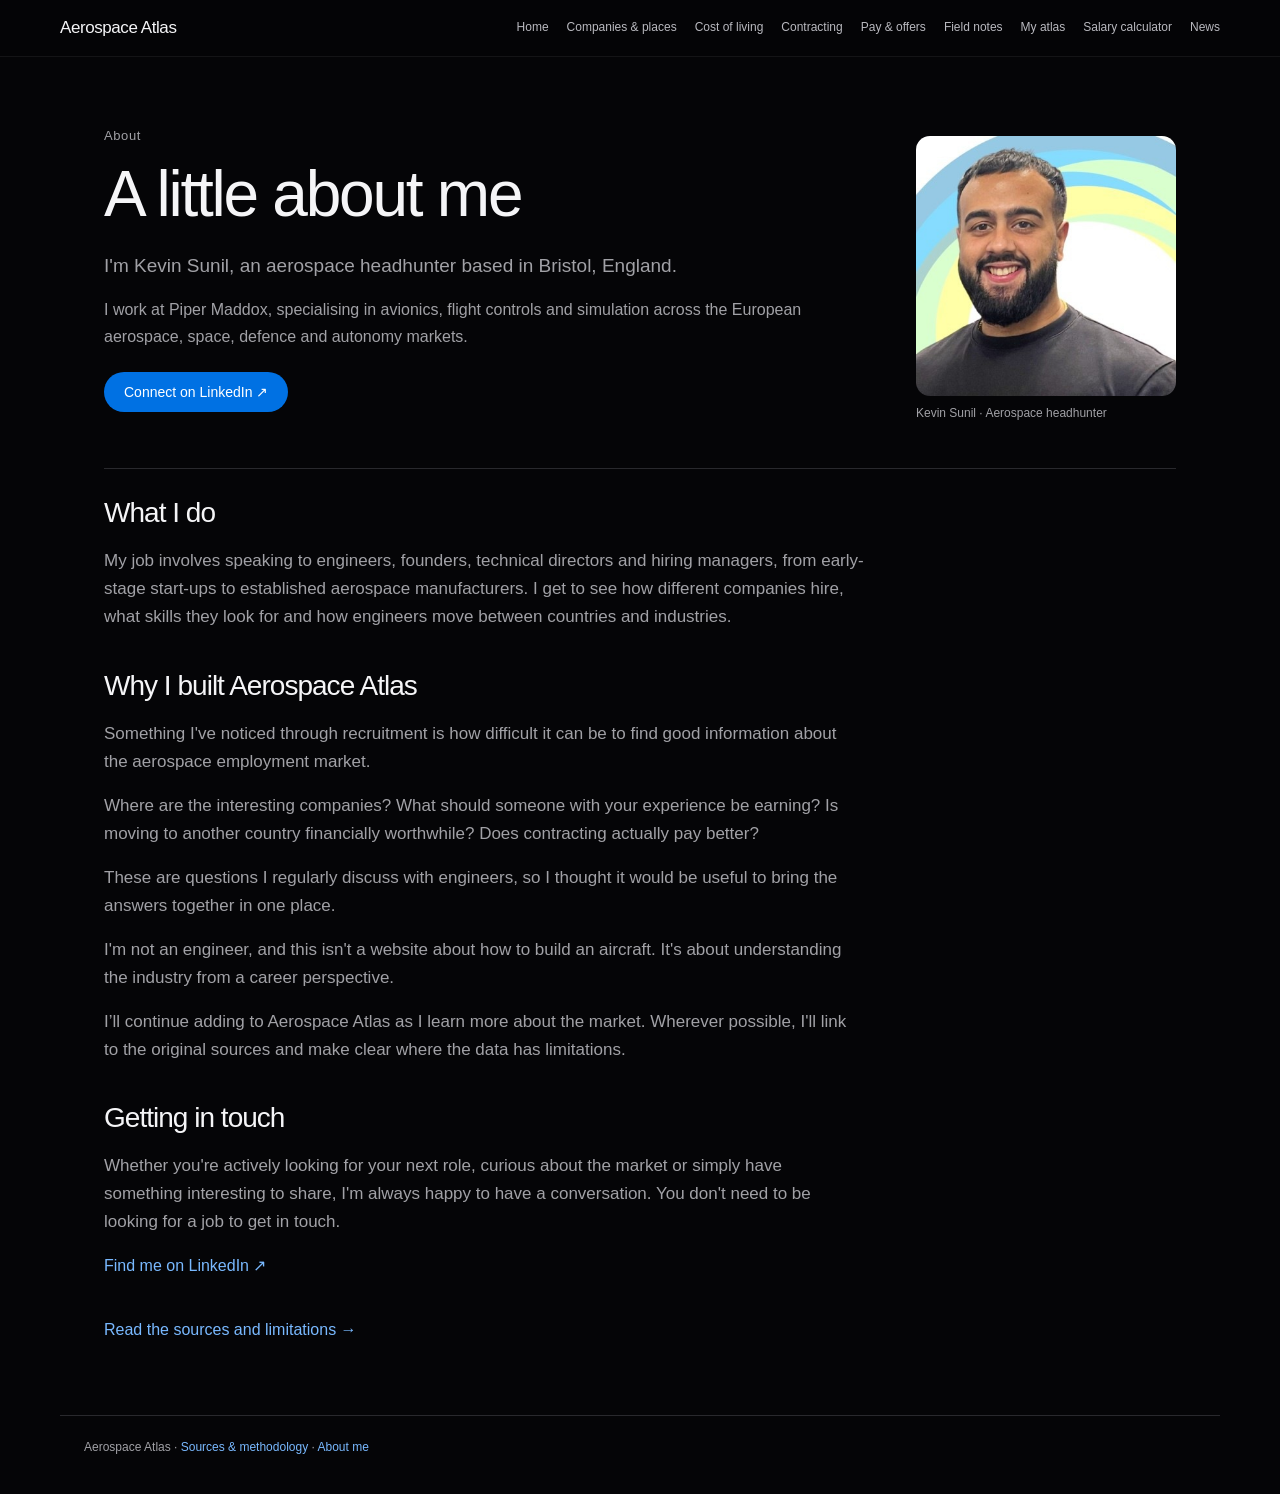
==== commit 12115117: "Add files via upload" ====
--- a/about.html
+++ b/about.html
@@ -1,3 +1,3 @@
 <!DOCTYPE html>
 
-<html lang="en"><head><meta charset="utf-8"/><meta content="width=device-width,initial-scale=1" name="viewport"/><title>About | Aerospace Atlas</title><link href="style.css" rel="stylesheet"/><script>const clean=new URL(location.href);if(clean.searchParams.has("utm_source")){clean.searchParams.delete("utm_source");history.replaceState(null,"",clean.pathname+clean.search+clean.hash)}</script></head><body class="page page-about"><header><a class="brand" href="index.html">Aerospace Atlas</a><nav aria-label="Main navigation"><a href="index.html">Home</a><a href="companies.html">Companies &amp; places</a><a href="relocation.html">Cost of living</a><a href="contracting.html">Contracting</a><a href="salaries.html">Pay &amp; offers</a><a href="insights.html">Field notes</a><a href="personal.html">My atlas</a></nav></header><main class="subpage-main"><section class="profile-intro page-hero page-hero-about"><div><div class="eyebrow">About</div><h1>A little about me</h1><p class="intro">I'm Kevin Sunil, an aerospace headhunter based in Bristol, England.</p><p>I work at Piper Maddox, specialising in avionics, flight controls and simulation across the European aerospace, space, defence and autonomy markets.</p><div class="profile-links"><a class="primary" href="https://www.linkedin.com/in/kevin-sunil-26225a200/" rel="noopener noreferrer" target="_blank">Connect on LinkedIn ↗</a></div></div><figure class="profile-photo"><img alt="Portrait of Kevin Sunil" height="400" src="kevin-sunil.jpg" width="400"/><figcaption>Kevin Sunil · Aerospace headhunter</figcaption></figure></section><div class="profile-copy"><div class="chapter"><h2>What I do</h2><p>My job involves speaking to engineers, founders, technical directors and hiring managers, from early-stage start-ups to established aerospace manufacturers. I get to see how different companies hire, what skills they look for and how engineers move between countries and industries.</p></div><div class="chapter"><h2>Why I built Aerospace Atlas</h2><p>Something I've noticed through recruitment is how difficult it can be to find good information about the aerospace employment market.</p><p>Where are the interesting companies? What should someone with your experience be earning? Is moving to another country financially worthwhile? Does contracting actually pay better?</p><p>These are questions I regularly discuss with engineers, so I thought it would be useful to bring the answers together in one place.</p><p>I'm not an engineer, and this isn't a website about how to build an aircraft. It's about understanding the industry from a career perspective.</p><p>I’ll continue adding to Aerospace Atlas as I learn more about the market. Wherever possible, I'll link to the original sources and make clear where the data has limitations.</p></div><div class="chapter"><h2>Getting in touch</h2><p>Whether you're actively looking for your next role, curious about the market or simply have something interesting to share, I'm always happy to have a conversation. You don't need to be looking for a job to get in touch.</p><a href="https://www.linkedin.com/in/kevin-sunil-26225a200/" rel="noopener noreferrer" target="_blank">Find me on LinkedIn ↗</a></div><a href="sources.html">Read the sources and limitations →</a></div></main><footer>Aerospace Atlas · <a href="sources.html">Sources &amp; methodology</a> · <a href="about.html">About me</a></footer></body></html>+<html lang="en"><head><meta charset="utf-8"/><meta content="width=device-width,initial-scale=1" name="viewport"/><title>About | Aerospace Atlas</title><link href="style.css" rel="stylesheet"/><script>const clean=new URL(location.href);if(clean.searchParams.has("utm_source")){clean.searchParams.delete("utm_source");history.replaceState(null,"",clean.pathname+clean.search+clean.hash)}</script></head><body class="page page-about"><header><a class="brand" href="index.html">Aerospace Atlas</a><nav aria-label="Main navigation"><a href="index.html">Home</a><a href="companies.html">Companies &amp; places</a><a href="relocation.html">Cost of living</a><a href="contracting.html">Contracting</a><a href="salaries.html">Pay &amp; offers</a><a href="insights.html">Field notes</a><a href="personal.html">My atlas</a><a href="salary-calculator.html">Salary calculator</a><a href="news.html">News</a></nav></header><main class="subpage-main"><section class="profile-intro page-hero page-hero-about"><div><div class="eyebrow">About</div><h1>A little about me</h1><p class="intro">I'm Kevin Sunil, an aerospace headhunter based in Bristol, England.</p><p>I work at Piper Maddox, specialising in avionics, flight controls and simulation across the European aerospace, space, defence and autonomy markets.</p><div class="profile-links"><a class="primary" href="https://www.linkedin.com/in/kevin-sunil-26225a200/" rel="noopener noreferrer" target="_blank">Connect on LinkedIn ↗</a></div></div><figure class="profile-photo"><img alt="Portrait of Kevin Sunil" height="400" src="kevin-sunil.jpg" width="400"/><figcaption>Kevin Sunil · Aerospace headhunter</figcaption></figure></section><div class="profile-copy"><div class="chapter"><h2>What I do</h2><p>My job involves speaking to engineers, founders, technical directors and hiring managers, from early-stage start-ups to established aerospace manufacturers. I get to see how different companies hire, what skills they look for and how engineers move between countries and industries.</p></div><div class="chapter"><h2>Why I built Aerospace Atlas</h2><p>Something I've noticed through recruitment is how difficult it can be to find good information about the aerospace employment market.</p><p>Where are the interesting companies? What should someone with your experience be earning? Is moving to another country financially worthwhile? Does contracting actually pay better?</p><p>These are questions I regularly discuss with engineers, so I thought it would be useful to bring the answers together in one place.</p><p>I'm not an engineer, and this isn't a website about how to build an aircraft. It's about understanding the industry from a career perspective.</p><p>I’ll continue adding to Aerospace Atlas as I learn more about the market. Wherever possible, I'll link to the original sources and make clear where the data has limitations.</p></div><div class="chapter"><h2>Getting in touch</h2><p>Whether you're actively looking for your next role, curious about the market or simply have something interesting to share, I'm always happy to have a conversation. You don't need to be looking for a job to get in touch.</p><a href="https://www.linkedin.com/in/kevin-sunil-26225a200/" rel="noopener noreferrer" target="_blank">Find me on LinkedIn ↗</a></div><a href="sources.html">Read the sources and limitations →</a></div></main><footer>Aerospace Atlas · <a href="sources.html">Sources &amp; methodology</a> · <a href="about.html">About me</a></footer></body></html>
--- a/style.css
+++ b/style.css
@@ -1,3 +1,5 @@
 :root{color-scheme:dark;--bg:#050507;--panel:#121214;--ink:#f5f5f7;--muted:#a1a1a6;--accent:#79b9ff;--line:#29292d;--font:-apple-system,BlinkMacSystemFont,"Segoe UI","Inter",Arial,sans-serif;--heading:-apple-system,BlinkMacSystemFont,"Segoe UI Light","Inter", "Segoe UI",Arial,sans-serif}
 *{box-sizing:border-box}html{scroll-padding-top:85px}body{margin:0;background:var(--bg);color:var(--ink);font:400 16px/1.65 var(--font);min-height:100vh}a{color:var(--accent);text-decoration:none}a:hover{text-decoration:underline}a:focus-visible,button:focus-visible,summary:focus-visible,input:focus-visible,select:focus-visible{outline:2px solid var(--accent);outline-offset:4px}img[hidden],a[hidden]{display:none!important}header{position:sticky;top:0;z-index:10;display:flex;align-items:center;justify-content:space-between;gap:20px;padding:14px max(24px,calc((100% - 1160px)/2));background:#050507e8;backdrop-filter:blur(24px);border-bottom:1px solid #ffffff10}header .brand{font-size:17px;font-weight:500;color:var(--ink);white-space:nowrap;letter-spacing:-.025em}nav{display:flex;align-items:center;flex-wrap:wrap;gap:18px}nav a{font-size:12px;color:#b9b9bf;white-space:nowrap}nav a[aria-current]{color:#fff}main{max-width:1120px;margin:auto;padding:44px 24px}h1,h2,h3,.headline strong,.result{font-family:var(--heading);font-weight:350;letter-spacing:-.035em;line-height:1.15}h1{font-size:clamp(38px,5vw,68px);margin:12px 0 18px}h2{font-size:clamp(27px,3.5vw,42px);margin:12px 0 18px}h3{font-size:22px;margin:0 0 12px}p{color:var(--muted);margin:0 0 16px;max-width:800px}.intro{font-size:19px;line-height:1.65;max-width:740px}.eyebrow,.small,.tag,.count{color:var(--muted);font-size:13px}.eyebrow{letter-spacing:.045em}.home-main{max-width:none;padding:0}.home-hero{text-align:center;background:#050507;margin:0;overflow:hidden}.cover-copy{padding:68px 24px 34px;margin:auto;max-width:820px}.home-hero h1{font-size:clamp(54px,7.5vw,104px);font-weight:300;letter-spacing:-.055em;margin:0 0 18px}.home-hero p{font-size:clamp(17px,2vw,21px);max-width:620px;margin:0 auto 20px}.editorial-link{font-size:16px;color:var(--accent)}.hero-visual{position:relative;margin:0 auto;max-width:1500px;min-height:clamp(180px,33vw,470px);background:radial-gradient(ellipse at 50% 115%,#23364c 0%,#0b121d 34%,#050507 70%);display:grid;place-items:center;overflow:hidden}.hero-visual .cover-photo{width:100%;height:auto;max-height:620px;object-fit:contain;display:block;mask-image:linear-gradient(to bottom,transparent 0%,#000 12%,#000 78%,transparent 100%)}.photo-credit{position:absolute;bottom:12px;right:24px;color:#a1a1a6;font-size:11px}.home-section-title,.feature-grid,.home-note{max-width:1160px;width:calc(100% - 48px);margin-left:auto;margin-right:auto}.home-section-title{text-align:center;margin-top:54px;margin-bottom:28px}.home-section-title h2{font-size:30px}.feature-grid{display:grid;grid-template-columns:repeat(2,minmax(0,1fr));gap:12px}.feature-tile{display:flex;flex-direction:column;align-items:center;justify-content:flex-start;text-align:center;background:#101012;min-height:280px;overflow:hidden;color:var(--ink);padding:38px 26px 0;position:relative;isolation:isolate}.feature-tile:hover{text-decoration:none;background:#151517}.feature-tile:hover .feature-copy span{text-decoration:underline}.feature-wide{grid-column:1/-1;min-height:350px;background:#0c0c0e}.feature-copy{position:relative;z-index:1;max-width:540px}.feature-copy h2{font-size:clamp(26px,3vw,42px);font-weight:350;margin:0 0 10px}.feature-copy p{font-size:16px;margin:0 auto 12px}.feature-copy span{color:var(--accent);font-size:15px}.tile-photo{width:100%;height:190px;object-fit:contain;display:block;margin:22px auto 0;mask-image:linear-gradient(to bottom,transparent,#000 18%,#000 85%,transparent);transition:transform .4s}.feature-wide .tile-photo{height:260px}.feature-tile:hover .tile-photo{transform:scale(1.02)}.text-tile{min-height:240px;justify-content:center;padding:36px 24px}.feature-tile[href="about.html"] .tile-photo{width:130px;height:130px;object-fit:contain;mask-image:none;border-radius:50%;margin-bottom:24px}.home-note{margin-top:38px;margin-bottom:38px;font-size:14px;text-align:center}.subpage-main{padding-top:58px}.page-hero{padding:10px 0 34px;margin:0 0 28px;border-bottom:1px solid var(--line);background:none}.page-hero h1{font-weight:350}.chapter{max-width:760px;margin:28px 0 38px}.chapter h2{font-size:28px}.chapter p{font-size:17px}.grid{display:grid;grid-template-columns:repeat(auto-fit,minmax(min(260px,100%),1fr));gap:16px}.panel,.recommend,.headline{background:var(--panel);padding:24px;border:1px solid #ffffff0c;border-radius:14px;min-width:0}.panel .panel{padding:18px}.headline{margin:20px 0 12px;background:#151518}.headline strong{display:block;font-size:clamp(34px,5vw,60px);margin:6px 0 10px}.headline p{margin-bottom:0}.result{font-size:clamp(26px,3vw,40px);font-variant-numeric:tabular-nums}.recommend{margin:16px 0}.quick{display:grid;grid-template-columns:repeat(auto-fit,minmax(240px,1fr));gap:12px}.quick a{padding:22px;background:var(--panel);color:var(--ink);border-radius:12px}.quick strong,.quick span{display:block}.quick span{color:var(--muted)}section{padding:30px 0}label{display:block;color:#c2c2c7;font-size:13px;margin:14px 0 6px}input,select{width:100%;background:#09090b;border:1px solid #3a3a3f;color:var(--ink);border-radius:8px;padding:12px;font:inherit}button,.primary{display:inline-block;border:0;background:#0071e3;color:white;font:500 14px var(--font);border-radius:999px;padding:12px 20px;cursor:pointer}button:hover,.primary:hover{background:#1681ed;text-decoration:none}.bar{height:8px;background:#29292e;border-radius:8px;overflow:hidden;margin:10px 0}.bar i{display:block;height:100%;background:#79b9ff;border-radius:8px}table{width:100%;border-collapse:collapse;font-variant-numeric:tabular-nums;font-size:14px}td,th{text-align:left;padding:12px 7px;border-bottom:1px solid var(--line)}td:last-child,th:last-child{text-align:right}th{font-weight:500;color:#d1d1d6}details{margin:18px 0}summary{cursor:pointer;color:var(--accent)}.notice{border-left:2px solid #666;padding-left:14px;margin:24px 0;color:var(--muted)}.countryhead{font-size:28px;margin:28px 0 14px}.city .country{font-size:13px;color:var(--accent)}.city dl{font-size:14px}.city dt{color:var(--muted);margin-top:10px}.city dd{margin:0}.city button{margin-top:12px}.city h3{margin-top:8px}.pill{display:inline-block;padding:3px 9px;border:1px solid var(--line);border-radius:20px;color:var(--muted);font-size:12px}.profile-intro{display:grid;grid-template-columns:minmax(0,1fr) 260px;align-items:center;gap:40px}.profile-photo{margin:0}.profile-photo img{display:block;width:100%;height:auto;aspect-ratio:1;object-fit:contain;border-radius:14px}.profile-photo figcaption{color:var(--muted);font-size:12px;margin-top:8px}.profile-links{margin:22px 0}.heritage-strip{max-width:620px;margin:58px auto 10px;display:flex;justify-content:center;gap:24px;padding:0 24px}.heritage-item{position:relative;flex:1 1 0;height:90px;min-width:0}.heritage-item img{display:block;width:100%;height:100%;object-fit:contain;opacity:.2;filter:grayscale(1);mask-image:radial-gradient(ellipse,#000 35%,transparent 80%);transition:opacity .25s}.heritage-item span{position:absolute;bottom:-6px;left:0;right:0;font-size:10px;text-align:center;opacity:0;color:var(--muted)}.heritage-item:hover img,.heritage-item:focus-visible img{opacity:1;mask-image:none}.heritage-item:hover span,.heritage-item:focus-visible span{opacity:1}footer{max-width:1160px;margin:28px auto 0;padding:22px 24px 36px;border-top:1px solid var(--line);font-size:12px;color:var(--muted)}
 @media(max-width:800px){header{flex-direction:column;align-items:flex-start;gap:10px;padding:12px 20px}nav{gap:10px 16px}.profile-intro{grid-template-columns:1fr}.profile-photo{max-width:220px}.subpage-main{padding-top:32px}}@media(max-width:560px){main{padding:26px 18px}.cover-copy{padding:48px 20px 24px}.home-section-title,.feature-grid,.home-note{width:calc(100% - 24px)}.feature-grid{grid-template-columns:1fr}.feature-wide{grid-column:auto}.feature-tile{min-height:240px;padding:30px 18px 0}.text-tile{min-height:200px;padding:30px 18px}.panel,.headline,.recommend{padding:17px}.hero-visual{min-height:170px}.photo-credit{right:10px;font-size:10px}.heritage-strip{gap:10px}.heritage-item{height:66px}table{font-size:12px}}@media(prefers-reduced-motion:reduce){*{transition:none!important}}
+
+.calc-layout{display:grid;grid-template-columns:1fr 1fr;gap:24px;align-items:start}.calc-layout .result{font-size:clamp(36px,6vw,64px);font-weight:350}.calc-layout td{padding:10px 5px}.news-entry{padding:24px 0;border-bottom:1px solid var(--line)}.news-entry h2{font-size:25px}.news-entry small{color:var(--muted)}@media(max-width:720px){.calc-layout{grid-template-columns:1fr}}
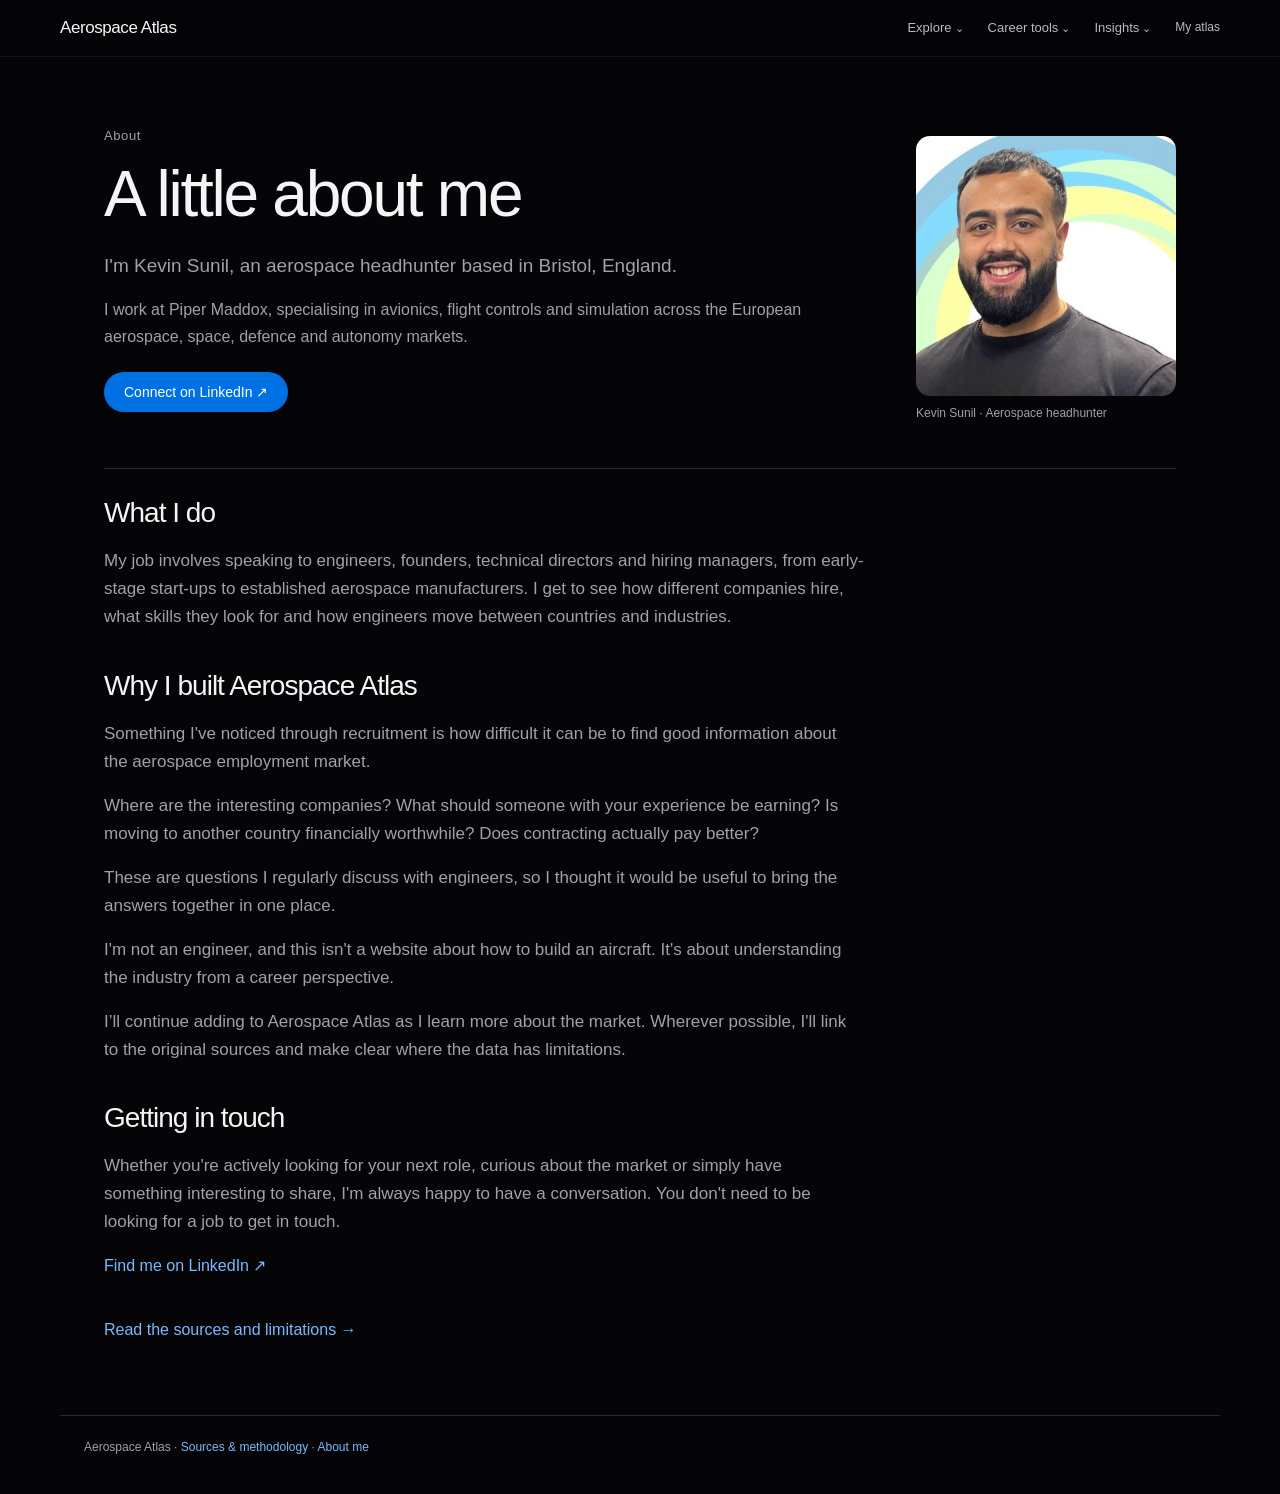
==== commit 4f4221d9: "Add files via upload" ====
--- a/about.html
+++ b/about.html
@@ -1,3 +1,3 @@
 <!DOCTYPE html>
 
-<html lang="en"><head><meta charset="utf-8"/><meta content="width=device-width,initial-scale=1" name="viewport"/><title>About | Aerospace Atlas</title><link href="style.css" rel="stylesheet"/><script>const clean=new URL(location.href);if(clean.searchParams.has("utm_source")){clean.searchParams.delete("utm_source");history.replaceState(null,"",clean.pathname+clean.search+clean.hash)}</script></head><body class="page page-about"><header><a class="brand" href="index.html">Aerospace Atlas</a><nav aria-label="Main navigation"><a href="index.html">Home</a><a href="companies.html">Companies &amp; places</a><a href="relocation.html">Cost of living</a><a href="contracting.html">Contracting</a><a href="salaries.html">Pay &amp; offers</a><a href="insights.html">Field notes</a><a href="personal.html">My atlas</a><a href="salary-calculator.html">Salary calculator</a><a href="news.html">News</a></nav></header><main class="subpage-main"><section class="profile-intro page-hero page-hero-about"><div><div class="eyebrow">About</div><h1>A little about me</h1><p class="intro">I'm Kevin Sunil, an aerospace headhunter based in Bristol, England.</p><p>I work at Piper Maddox, specialising in avionics, flight controls and simulation across the European aerospace, space, defence and autonomy markets.</p><div class="profile-links"><a class="primary" href="https://www.linkedin.com/in/kevin-sunil-26225a200/" rel="noopener noreferrer" target="_blank">Connect on LinkedIn ↗</a></div></div><figure class="profile-photo"><img alt="Portrait of Kevin Sunil" height="400" src="kevin-sunil.jpg" width="400"/><figcaption>Kevin Sunil · Aerospace headhunter</figcaption></figure></section><div class="profile-copy"><div class="chapter"><h2>What I do</h2><p>My job involves speaking to engineers, founders, technical directors and hiring managers, from early-stage start-ups to established aerospace manufacturers. I get to see how different companies hire, what skills they look for and how engineers move between countries and industries.</p></div><div class="chapter"><h2>Why I built Aerospace Atlas</h2><p>Something I've noticed through recruitment is how difficult it can be to find good information about the aerospace employment market.</p><p>Where are the interesting companies? What should someone with your experience be earning? Is moving to another country financially worthwhile? Does contracting actually pay better?</p><p>These are questions I regularly discuss with engineers, so I thought it would be useful to bring the answers together in one place.</p><p>I'm not an engineer, and this isn't a website about how to build an aircraft. It's about understanding the industry from a career perspective.</p><p>I’ll continue adding to Aerospace Atlas as I learn more about the market. Wherever possible, I'll link to the original sources and make clear where the data has limitations.</p></div><div class="chapter"><h2>Getting in touch</h2><p>Whether you're actively looking for your next role, curious about the market or simply have something interesting to share, I'm always happy to have a conversation. You don't need to be looking for a job to get in touch.</p><a href="https://www.linkedin.com/in/kevin-sunil-26225a200/" rel="noopener noreferrer" target="_blank">Find me on LinkedIn ↗</a></div><a href="sources.html">Read the sources and limitations →</a></div></main><footer>Aerospace Atlas · <a href="sources.html">Sources &amp; methodology</a> · <a href="about.html">About me</a></footer></body></html>+<html lang="en"><head><meta charset="utf-8"/><meta content="width=device-width,initial-scale=1" name="viewport"/><title>About | Aerospace Atlas</title><link href="style.css" rel="stylesheet"/><script>const clean=new URL(location.href);if(clean.searchParams.has("utm_source")){clean.searchParams.delete("utm_source");history.replaceState(null,"",clean.pathname+clean.search+clean.hash)}</script></head><body class="page page-about"><header><a class="brand" href="index.html">Aerospace Atlas</a><nav aria-label="Main navigation" class="atlas-nav"><details class="nav-group"><summary>Explore</summary><div class="nav-menu"><a href="companies.html">Companies & places</a></div></details><details class="nav-group"><summary>Career tools</summary><div class="nav-menu"><a href="salary-calculator.html">Salary calculator</a><a href="inside-ir35.html">Inside IR35</a><a href="outside-ir35.html">Outside IR35</a><a href="relocation.html">Cost of living</a><a href="skills.html">Transferable skills</a></div></details><details class="nav-group"><summary>Insights</summary><div class="nav-menu"><a href="news.html">Industry news</a><a href="salaries.html">Pay & offers</a><a href="insights.html">Field notes</a></div></details><a href="personal.html">My atlas</a></nav></header><main class="subpage-main"><section class="profile-intro page-hero page-hero-about"><div><div class="eyebrow">About</div><h1>A little about me</h1><p class="intro">I'm Kevin Sunil, an aerospace headhunter based in Bristol, England.</p><p>I work at Piper Maddox, specialising in avionics, flight controls and simulation across the European aerospace, space, defence and autonomy markets.</p><div class="profile-links"><a class="primary" href="https://www.linkedin.com/in/kevin-sunil-26225a200/" rel="noopener noreferrer" target="_blank">Connect on LinkedIn ↗</a></div></div><figure class="profile-photo"><img alt="Portrait of Kevin Sunil" height="400" src="kevin-sunil.jpg" width="400"/><figcaption>Kevin Sunil · Aerospace headhunter</figcaption></figure></section><div class="profile-copy"><div class="chapter"><h2>What I do</h2><p>My job involves speaking to engineers, founders, technical directors and hiring managers, from early-stage start-ups to established aerospace manufacturers. I get to see how different companies hire, what skills they look for and how engineers move between countries and industries.</p></div><div class="chapter"><h2>Why I built Aerospace Atlas</h2><p>Something I've noticed through recruitment is how difficult it can be to find good information about the aerospace employment market.</p><p>Where are the interesting companies? What should someone with your experience be earning? Is moving to another country financially worthwhile? Does contracting actually pay better?</p><p>These are questions I regularly discuss with engineers, so I thought it would be useful to bring the answers together in one place.</p><p>I'm not an engineer, and this isn't a website about how to build an aircraft. It's about understanding the industry from a career perspective.</p><p>I’ll continue adding to Aerospace Atlas as I learn more about the market. Wherever possible, I'll link to the original sources and make clear where the data has limitations.</p></div><div class="chapter"><h2>Getting in touch</h2><p>Whether you're actively looking for your next role, curious about the market or simply have something interesting to share, I'm always happy to have a conversation. You don't need to be looking for a job to get in touch.</p><a href="https://www.linkedin.com/in/kevin-sunil-26225a200/" rel="noopener noreferrer" target="_blank">Find me on LinkedIn ↗</a></div><a href="sources.html">Read the sources and limitations →</a></div></main><footer>Aerospace Atlas · <a href="sources.html">Sources &amp; methodology</a> · <a href="about.html" aria-current="page">About me</a></footer><script src="navigation.js"></script></body></html>
--- a/style.css
+++ b/style.css
@@ -3,3 +3,6 @@
 @media(max-width:800px){header{flex-direction:column;align-items:flex-start;gap:10px;padding:12px 20px}nav{gap:10px 16px}.profile-intro{grid-template-columns:1fr}.profile-photo{max-width:220px}.subpage-main{padding-top:32px}}@media(max-width:560px){main{padding:26px 18px}.cover-copy{padding:48px 20px 24px}.home-section-title,.feature-grid,.home-note{width:calc(100% - 24px)}.feature-grid{grid-template-columns:1fr}.feature-wide{grid-column:auto}.feature-tile{min-height:240px;padding:30px 18px 0}.text-tile{min-height:200px;padding:30px 18px}.panel,.headline,.recommend{padding:17px}.hero-visual{min-height:170px}.photo-credit{right:10px;font-size:10px}.heritage-strip{gap:10px}.heritage-item{height:66px}table{font-size:12px}}@media(prefers-reduced-motion:reduce){*{transition:none!important}}
 
 .calc-layout{display:grid;grid-template-columns:1fr 1fr;gap:24px;align-items:start}.calc-layout .result{font-size:clamp(36px,6vw,64px);font-weight:350}.calc-layout td{padding:10px 5px}.news-entry{padding:24px 0;border-bottom:1px solid var(--line)}.news-entry h2{font-size:25px}.news-entry small{color:var(--muted)}@media(max-width:720px){.calc-layout{grid-template-columns:1fr}}
+
+/* v0.14: compact navigation and editorial homepage */
+.atlas-nav{gap:24px}.atlas-nav .nav-group{position:relative;margin:0}.atlas-nav summary{font-size:13px;color:#b9b9bf;list-style:none;white-space:nowrap}.atlas-nav summary::-webkit-details-marker{display:none}.atlas-nav summary:after{content:" ⌄";font-size:11px}.nav-menu{position:absolute;top:calc(100% + 15px);right:0;min-width:205px;background:#18181b;border:1px solid #ffffff18;padding:10px;border-radius:12px;box-shadow:0 16px 50px #0008;display:grid;gap:2px}.nav-menu a{padding:9px 12px;border-radius:6px;font-size:14px}.nav-menu a:hover{background:#ffffff0b;text-decoration:none}.atlas-home-content{max-width:1120px;margin:auto;padding:0 24px}.atlas-home-content section{padding:44px 0;border-bottom:1px solid var(--line)}.atlas-explore{text-align:center}.atlas-explore p{margin:0 auto 16px}.atlas-home-pair{display:grid;grid-template-columns:1fr 1fr;gap:48px}.atlas-home-pair h2{font-size:clamp(26px,3vw,38px)}.home-news-row{display:flex;justify-content:space-between;align-items:baseline;gap:20px;padding:17px 0;border-bottom:1px solid var(--line);color:var(--ink)}.home-news-row small{color:var(--muted);white-space:nowrap}.home-news>a{display:inline-block;margin-top:20px}.home-news .small{margin-top:10px}.home-about{display:flex;gap:24px;align-items:center}.home-about img{border-radius:50%;object-fit:cover}.home-about h2{font-size:28px;margin:0 0 8px}.tool-list>a{display:block;padding:24px 0;border-bottom:1px solid var(--line);color:var(--ink)}.tool-list h2{font-size:27px;margin:0 0 8px}.tool-list span{color:var(--accent)}.path-roles{display:flex;gap:8px;flex-wrap:wrap;margin-bottom:30px}.path-roles .pill{font-size:14px;padding:7px 12px}.atlas-nav a[aria-current]{color:#fff}@media(max-width:800px){.atlas-nav{gap:14px;flex-wrap:wrap}.nav-menu{left:0;right:auto;z-index:20}.atlas-nav .nav-group:nth-child(3) .nav-menu{left:auto;right:0}}@media(max-width:560px){.atlas-home-pair{grid-template-columns:1fr;gap:0}.home-news-row{flex-direction:column;gap:4px}.atlas-home-content section{padding:30px 0}.atlas-nav{gap:12px}.atlas-nav summary{font-size:12px}.nav-menu{min-width:180px}.home-about img{width:70px;height:70px}}
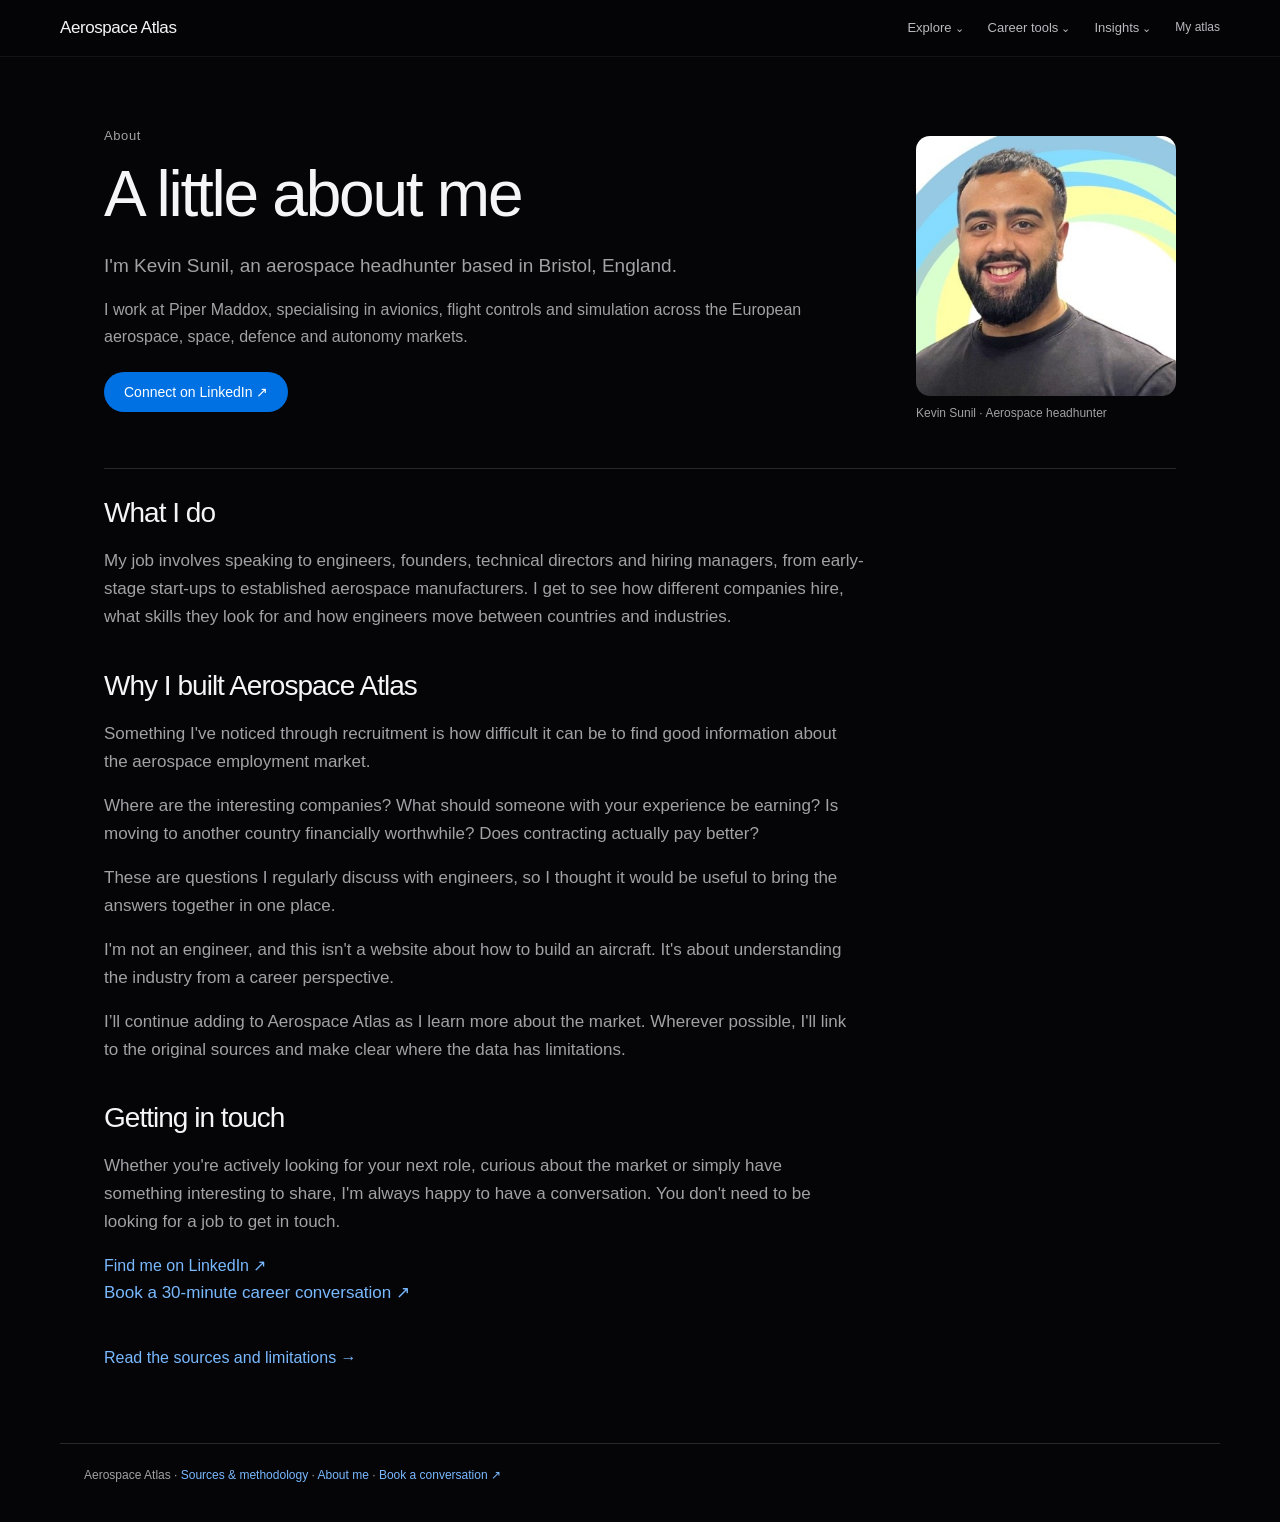
==== commit 57d11619: "Add files via upload" ====
--- a/about.html
+++ b/about.html
@@ -1,3 +1,3 @@
 <!DOCTYPE html>
 
-<html lang="en"><head><meta charset="utf-8"/><meta content="width=device-width,initial-scale=1" name="viewport"/><title>About | Aerospace Atlas</title><link href="style.css" rel="stylesheet"/><script>const clean=new URL(location.href);if(clean.searchParams.has("utm_source")){clean.searchParams.delete("utm_source");history.replaceState(null,"",clean.pathname+clean.search+clean.hash)}</script></head><body class="page page-about"><header><a class="brand" href="index.html">Aerospace Atlas</a><nav aria-label="Main navigation" class="atlas-nav"><details class="nav-group"><summary>Explore</summary><div class="nav-menu"><a href="companies.html">Companies & places</a></div></details><details class="nav-group"><summary>Career tools</summary><div class="nav-menu"><a href="salary-calculator.html">Salary calculator</a><a href="inside-ir35.html">Inside IR35</a><a href="outside-ir35.html">Outside IR35</a><a href="relocation.html">Cost of living</a><a href="skills.html">Transferable skills</a></div></details><details class="nav-group"><summary>Insights</summary><div class="nav-menu"><a href="news.html">Industry news</a><a href="salaries.html">Pay & offers</a><a href="insights.html">Field notes</a></div></details><a href="personal.html">My atlas</a></nav></header><main class="subpage-main"><section class="profile-intro page-hero page-hero-about"><div><div class="eyebrow">About</div><h1>A little about me</h1><p class="intro">I'm Kevin Sunil, an aerospace headhunter based in Bristol, England.</p><p>I work at Piper Maddox, specialising in avionics, flight controls and simulation across the European aerospace, space, defence and autonomy markets.</p><div class="profile-links"><a class="primary" href="https://www.linkedin.com/in/kevin-sunil-26225a200/" rel="noopener noreferrer" target="_blank">Connect on LinkedIn ↗</a></div></div><figure class="profile-photo"><img alt="Portrait of Kevin Sunil" height="400" src="kevin-sunil.jpg" width="400"/><figcaption>Kevin Sunil · Aerospace headhunter</figcaption></figure></section><div class="profile-copy"><div class="chapter"><h2>What I do</h2><p>My job involves speaking to engineers, founders, technical directors and hiring managers, from early-stage start-ups to established aerospace manufacturers. I get to see how different companies hire, what skills they look for and how engineers move between countries and industries.</p></div><div class="chapter"><h2>Why I built Aerospace Atlas</h2><p>Something I've noticed through recruitment is how difficult it can be to find good information about the aerospace employment market.</p><p>Where are the interesting companies? What should someone with your experience be earning? Is moving to another country financially worthwhile? Does contracting actually pay better?</p><p>These are questions I regularly discuss with engineers, so I thought it would be useful to bring the answers together in one place.</p><p>I'm not an engineer, and this isn't a website about how to build an aircraft. It's about understanding the industry from a career perspective.</p><p>I’ll continue adding to Aerospace Atlas as I learn more about the market. Wherever possible, I'll link to the original sources and make clear where the data has limitations.</p></div><div class="chapter"><h2>Getting in touch</h2><p>Whether you're actively looking for your next role, curious about the market or simply have something interesting to share, I'm always happy to have a conversation. You don't need to be looking for a job to get in touch.</p><a href="https://www.linkedin.com/in/kevin-sunil-26225a200/" rel="noopener noreferrer" target="_blank">Find me on LinkedIn ↗</a></div><a href="sources.html">Read the sources and limitations →</a></div></main><footer>Aerospace Atlas · <a href="sources.html">Sources &amp; methodology</a> · <a href="about.html" aria-current="page">About me</a></footer><script src="navigation.js"></script></body></html>+<html lang="en"><head><meta charset="utf-8"/><meta content="width=device-width,initial-scale=1" name="viewport"/><title>About | Aerospace Atlas</title><link href="style.css" rel="stylesheet"/><script>const clean=new URL(location.href);if(clean.searchParams.has("utm_source")){clean.searchParams.delete("utm_source");history.replaceState(null,"",clean.pathname+clean.search+clean.hash)}</script></head><body class="page page-about"><header><a class="brand" href="index.html">Aerospace Atlas</a><nav aria-label="Main navigation" class="atlas-nav"><details class="nav-group"><summary>Explore</summary><div class="nav-menu"><a href="companies.html">Companies & places</a></div></details><details class="nav-group"><summary>Career tools</summary><div class="nav-menu"><a href="salary-calculator.html">Salary calculator</a><a href="inside-ir35.html">Inside IR35</a><a href="outside-ir35.html">Outside IR35</a><a href="relocation.html">Cost of living</a><a href="skills.html">Transferable skills</a></div></details><details class="nav-group"><summary>Insights</summary><div class="nav-menu"><a href="news.html">Industry news</a><a href="salaries.html">Pay & offers</a><a href="insights.html">Field notes</a></div></details><a href="personal.html">My atlas</a></nav></header><main class="subpage-main"><section class="profile-intro page-hero page-hero-about"><div><div class="eyebrow">About</div><h1>A little about me</h1><p class="intro">I'm Kevin Sunil, an aerospace headhunter based in Bristol, England.</p><p>I work at Piper Maddox, specialising in avionics, flight controls and simulation across the European aerospace, space, defence and autonomy markets.</p><div class="profile-links"><a class="primary" href="https://www.linkedin.com/in/kevin-sunil-26225a200/" rel="noopener noreferrer" target="_blank">Connect on LinkedIn ↗</a></div></div><figure class="profile-photo"><img alt="Portrait of Kevin Sunil" height="400" src="kevin-sunil.jpg" width="400"/><figcaption>Kevin Sunil · Aerospace headhunter</figcaption></figure></section><div class="profile-copy"><div class="chapter"><h2>What I do</h2><p>My job involves speaking to engineers, founders, technical directors and hiring managers, from early-stage start-ups to established aerospace manufacturers. I get to see how different companies hire, what skills they look for and how engineers move between countries and industries.</p></div><div class="chapter"><h2>Why I built Aerospace Atlas</h2><p>Something I've noticed through recruitment is how difficult it can be to find good information about the aerospace employment market.</p><p>Where are the interesting companies? What should someone with your experience be earning? Is moving to another country financially worthwhile? Does contracting actually pay better?</p><p>These are questions I regularly discuss with engineers, so I thought it would be useful to bring the answers together in one place.</p><p>I'm not an engineer, and this isn't a website about how to build an aircraft. It's about understanding the industry from a career perspective.</p><p>I’ll continue adding to Aerospace Atlas as I learn more about the market. Wherever possible, I'll link to the original sources and make clear where the data has limitations.</p></div><div class="chapter"><h2>Getting in touch</h2><p>Whether you're actively looking for your next role, curious about the market or simply have something interesting to share, I'm always happy to have a conversation. You don't need to be looking for a job to get in touch.</p><a href="https://www.linkedin.com/in/kevin-sunil-26225a200/" rel="noopener noreferrer" target="_blank">Find me on LinkedIn ↗</a><p><a href="https://calendly.com/k-sunil-pipermaddox/30min" target="_blank" rel="noopener noreferrer">Book a 30-minute career conversation ↗</a></p></div><a href="sources.html">Read the sources and limitations →</a></div></main><footer>Aerospace Atlas · <a href="sources.html">Sources &amp; methodology</a> · <a href="about.html" aria-current="page">About me</a> · <a href="https://calendly.com/k-sunil-pipermaddox/30min" target="_blank" rel="noopener noreferrer">Book a conversation ↗</a></footer><script src="navigation.js"></script></body></html>
--- a/style.css
+++ b/style.css
@@ -6,3 +6,6 @@
 
 /* v0.14: compact navigation and editorial homepage */
 .atlas-nav{gap:24px}.atlas-nav .nav-group{position:relative;margin:0}.atlas-nav summary{font-size:13px;color:#b9b9bf;list-style:none;white-space:nowrap}.atlas-nav summary::-webkit-details-marker{display:none}.atlas-nav summary:after{content:" ⌄";font-size:11px}.nav-menu{position:absolute;top:calc(100% + 15px);right:0;min-width:205px;background:#18181b;border:1px solid #ffffff18;padding:10px;border-radius:12px;box-shadow:0 16px 50px #0008;display:grid;gap:2px}.nav-menu a{padding:9px 12px;border-radius:6px;font-size:14px}.nav-menu a:hover{background:#ffffff0b;text-decoration:none}.atlas-home-content{max-width:1120px;margin:auto;padding:0 24px}.atlas-home-content section{padding:44px 0;border-bottom:1px solid var(--line)}.atlas-explore{text-align:center}.atlas-explore p{margin:0 auto 16px}.atlas-home-pair{display:grid;grid-template-columns:1fr 1fr;gap:48px}.atlas-home-pair h2{font-size:clamp(26px,3vw,38px)}.home-news-row{display:flex;justify-content:space-between;align-items:baseline;gap:20px;padding:17px 0;border-bottom:1px solid var(--line);color:var(--ink)}.home-news-row small{color:var(--muted);white-space:nowrap}.home-news>a{display:inline-block;margin-top:20px}.home-news .small{margin-top:10px}.home-about{display:flex;gap:24px;align-items:center}.home-about img{border-radius:50%;object-fit:cover}.home-about h2{font-size:28px;margin:0 0 8px}.tool-list>a{display:block;padding:24px 0;border-bottom:1px solid var(--line);color:var(--ink)}.tool-list h2{font-size:27px;margin:0 0 8px}.tool-list span{color:var(--accent)}.path-roles{display:flex;gap:8px;flex-wrap:wrap;margin-bottom:30px}.path-roles .pill{font-size:14px;padding:7px 12px}.atlas-nav a[aria-current]{color:#fff}@media(max-width:800px){.atlas-nav{gap:14px;flex-wrap:wrap}.nav-menu{left:0;right:auto;z-index:20}.atlas-nav .nav-group:nth-child(3) .nav-menu{left:auto;right:0}}@media(max-width:560px){.atlas-home-pair{grid-template-columns:1fr;gap:0}.home-news-row{flex-direction:column;gap:4px}.atlas-home-content section{padding:30px 0}.atlas-nav{gap:12px}.atlas-nav summary{font-size:12px}.nav-menu{min-width:180px}.home-about img{width:70px;height:70px}}
+
+/* Career conversation links */
+.career-conversation{margin:48px auto;padding:30px 0;border-top:1px solid rgba(150,150,160,.2);max-width:780px}.career-conversation h2{font-weight:350;margin:0 0 12px}.career-conversation p{max-width:65ch}.career-conversation a{display:inline-block;margin:6px 0}.career-conversation .small{margin-top:12px}.page-home .career-conversation,.home-main .career-conversation{padding-inline:24px;text-align:center}.career-conversation p{margin-inline:auto}
